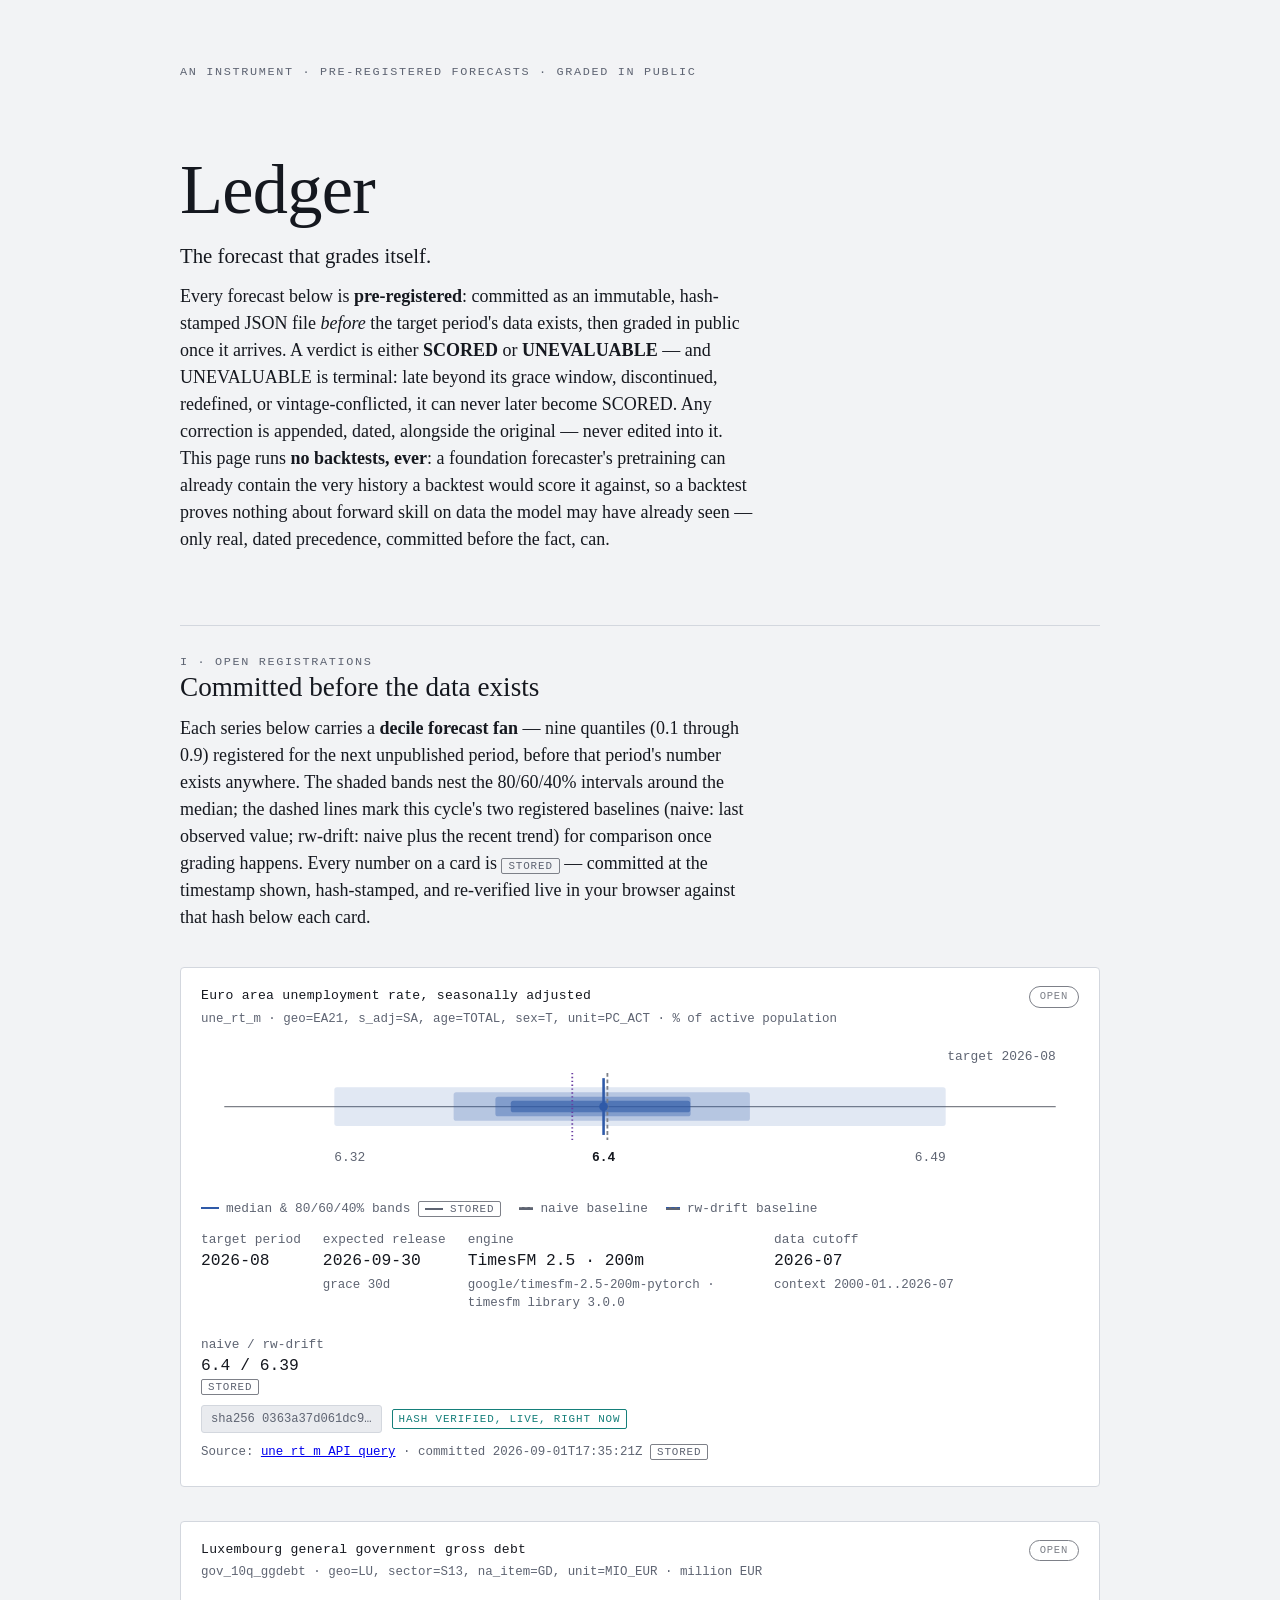
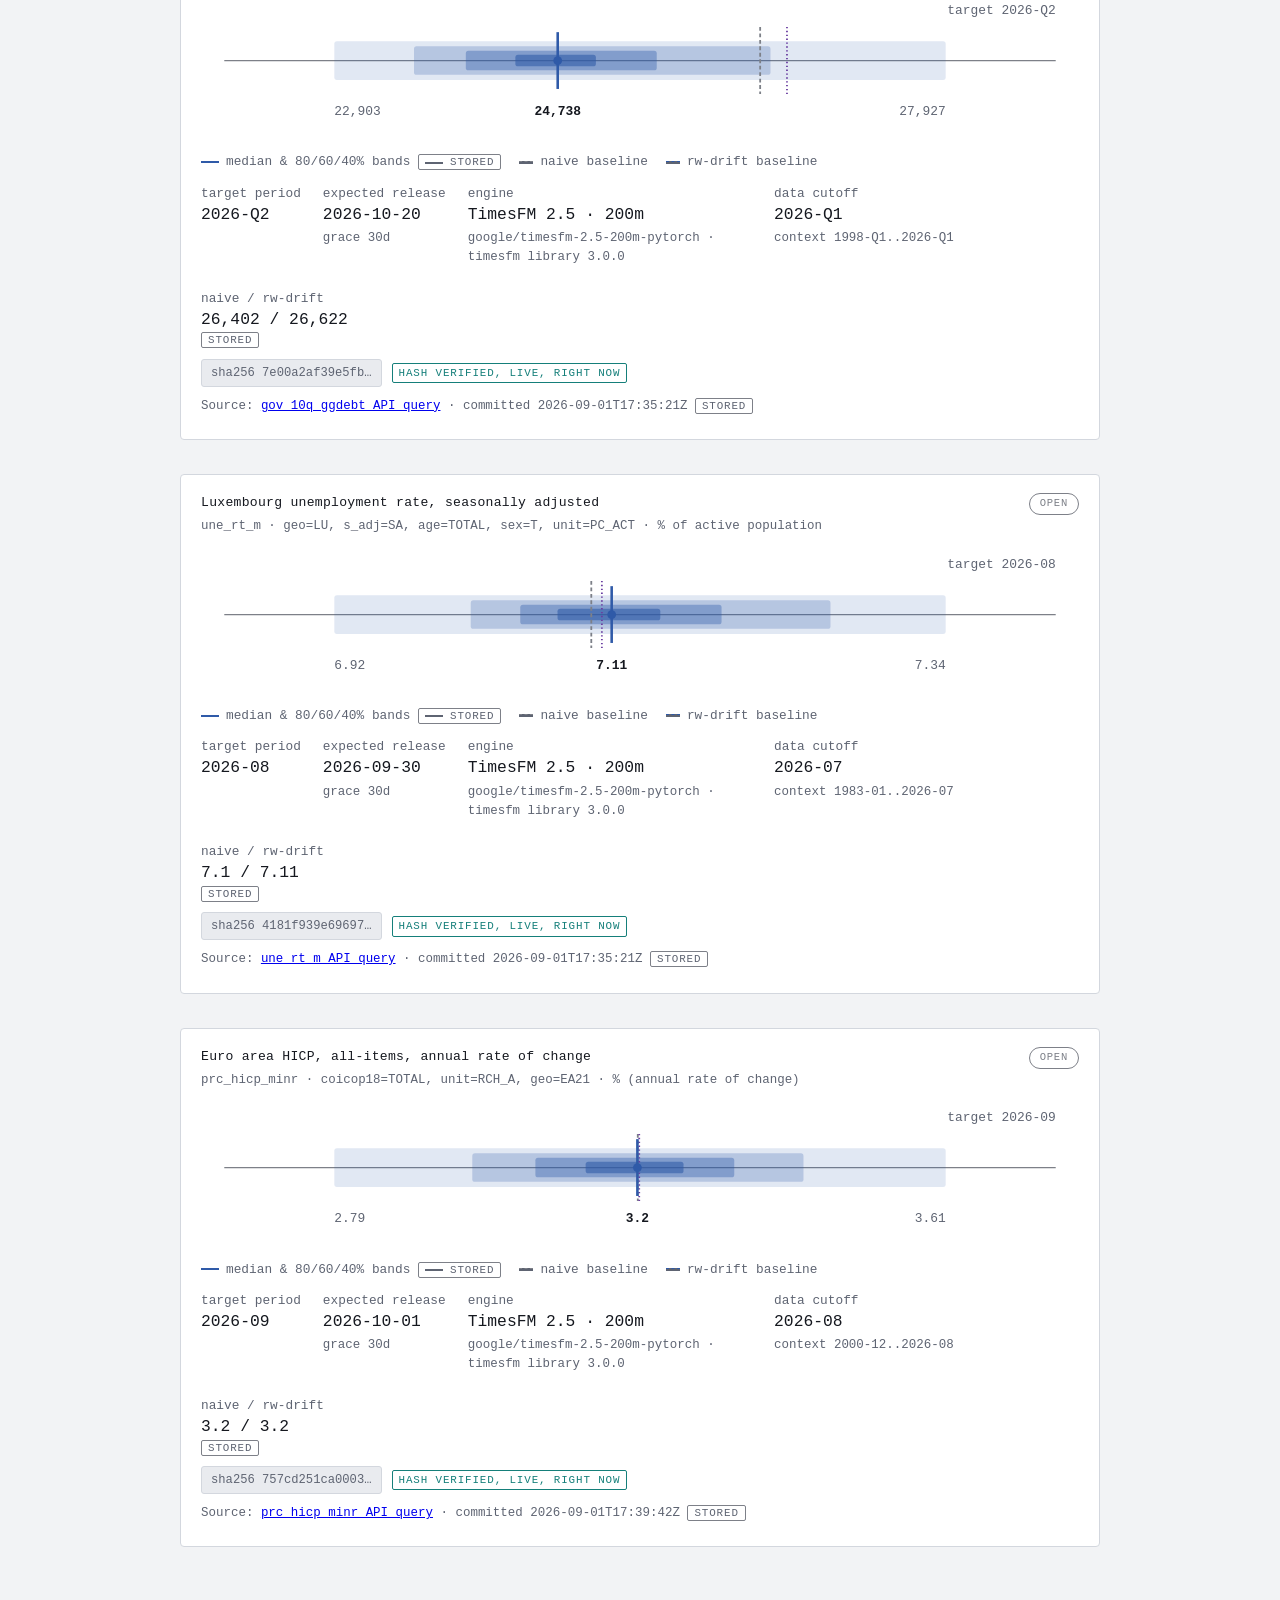
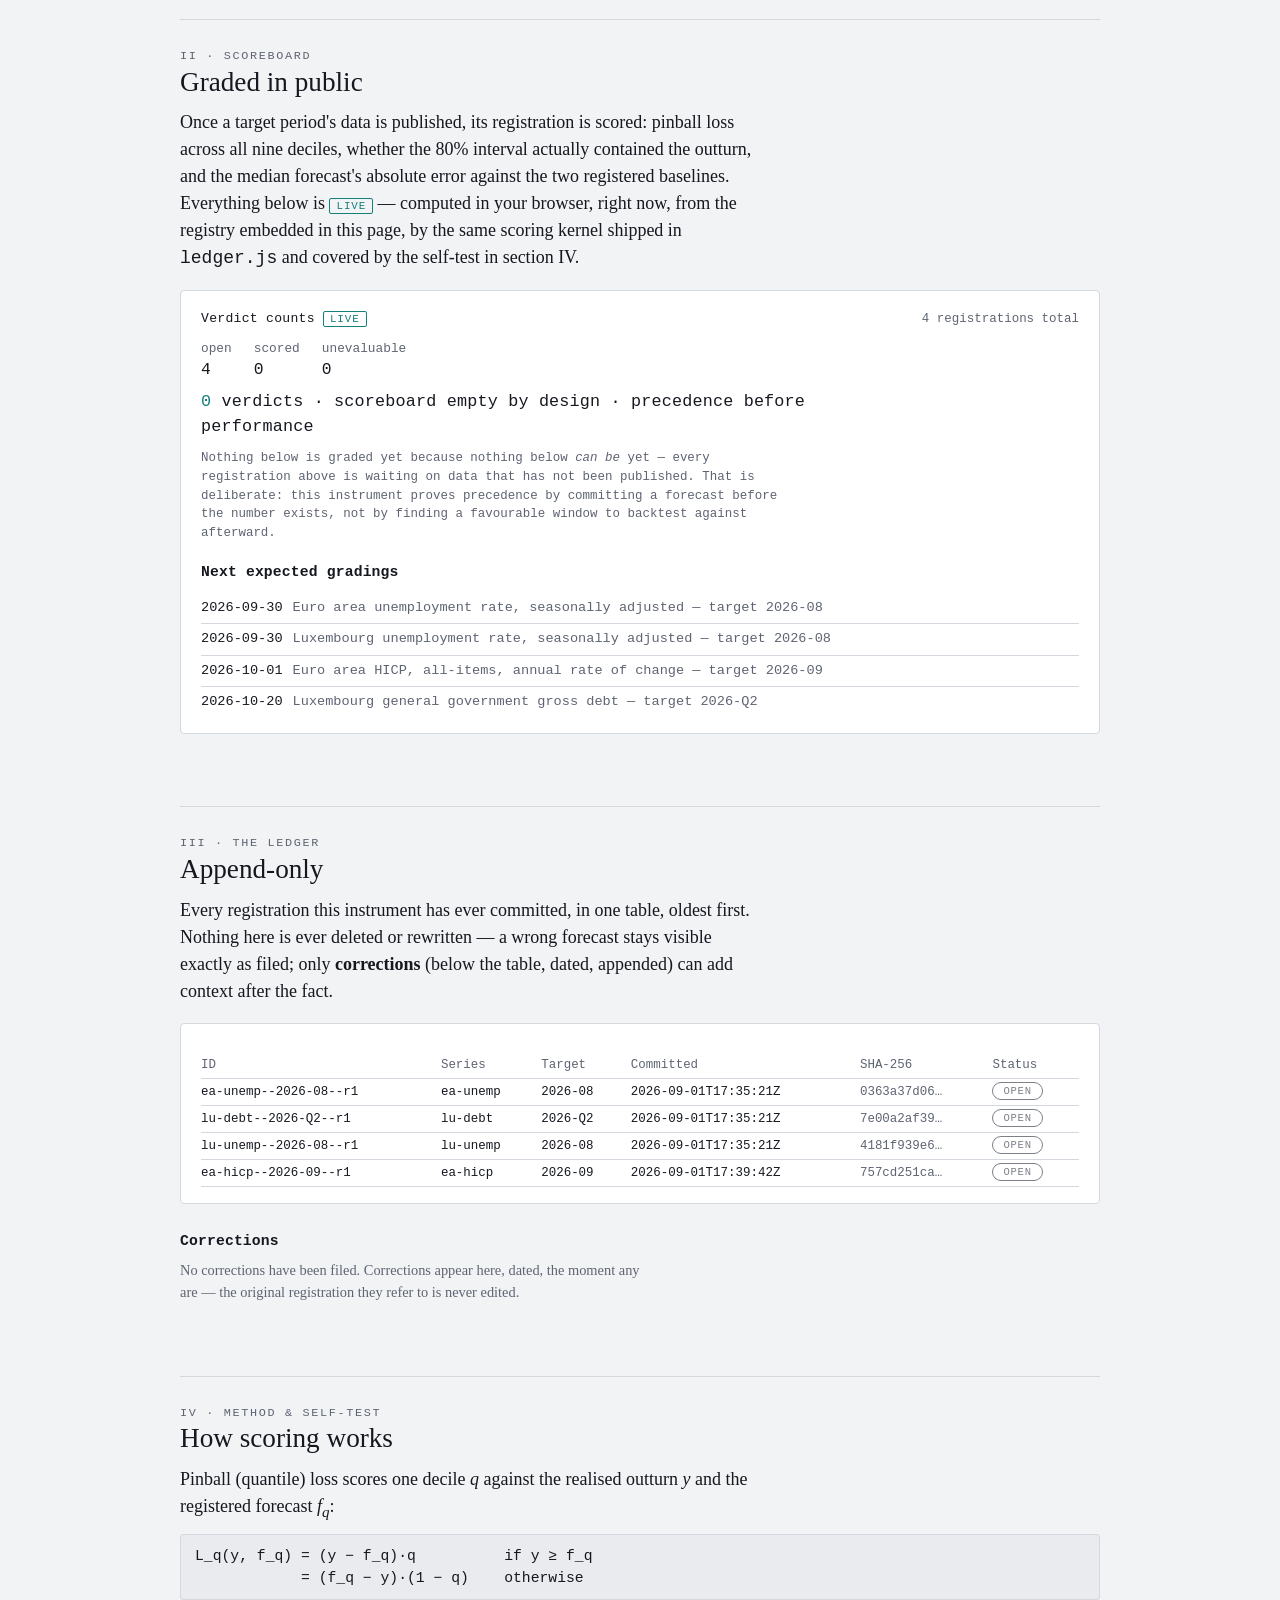
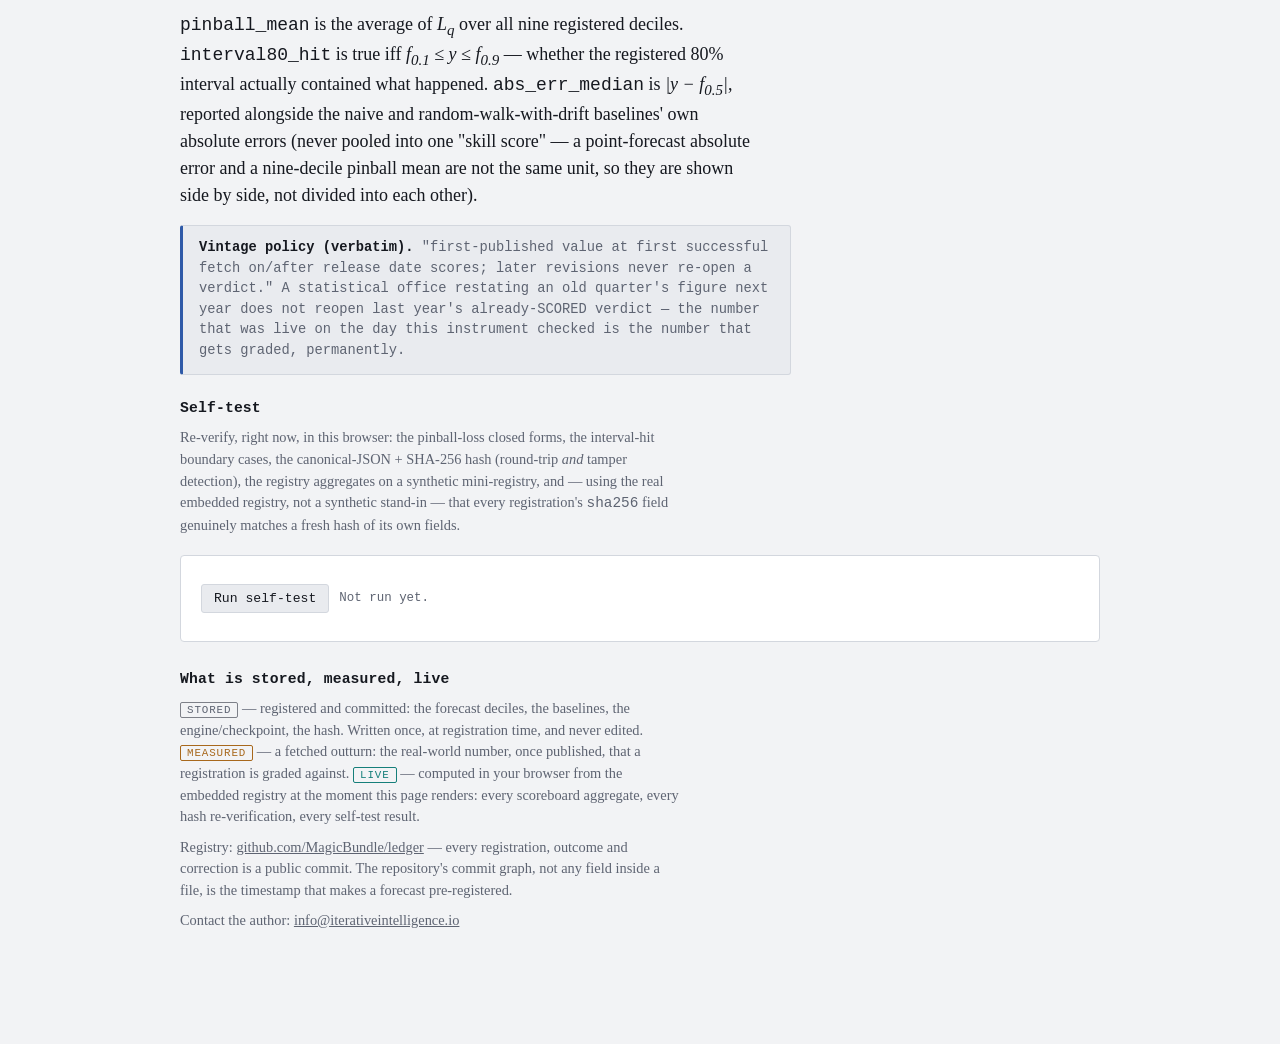
==== index.html @ eb208b8e "Ledger: the forecast that grades itself — initial public commit Eighth Iterative Intelligence instru" ====
<meta charset="utf-8">
<title>Ledger</title>
<meta name="viewport" content="width=device-width, initial-scale=1">
<link rel="icon" href="data:,">
<style>
/* ===== chassis.css (shared) ===== */
/* =====================================================================
 * suite/chassis/chassis.css
 * The shared page chassis for the STEM instruments suite.
 *
 * Extracted verbatim-in-spirit from the three shipped pages
 *   repulsion/page/body.html  (zeta zeros / GUE)
 *   arctic/page/body.html     (Aztec diamond)
 *   fever/page/body.html      (Ising model)
 * after three review rounds.  What lives here is what all three copied
 * byte-for-byte; per-page series/accent colours are documented below as
 * SLOTS a page overrides, not baked in.
 *
 * Concatenation recipe (see README.md): a page's <style> is
 *   chassis.css   +   the page's own :root{ ...series slots... }   +
 *   any page-specific component CSS (panels, lensbox, filmstrip, ...).
 * The page block comes AFTER chassis.css so its slot overrides win.
 * ===================================================================== */

/* ---------------------------------------------------------------------
 * 1 · STRUCTURAL PALETTE  — identical across all three pages.
 *     Light is defined on bare :root.  Dark is redefined twice: once
 *     under prefers-color-scheme guarded by :not([data-theme="light"])
 *     so an explicit light choice wins over the OS, and once under
 *     [data-theme="dark"] so an explicit dark toggle wins either way.
 *     Never give any token its ONLY definition inside a media block.
 * ------------------------------------------------------------------- */
:root{
  --bg:#F2F3F5; --bg2:#E9EBEF; --card:#FFFFFF;
  --ink:#15181F; --ink2:#5E6472;
  /* --ink3 is the WCAG-AA correction shipped in Fever.  Repulsion and
   * Arctic first used #9AA1AE, which fell below the 3:1 non-text / 4.5:1
   * text floor on --card; Fever darkened it to #7D8088 (light) and kept
   * a matching dark-mode value.  This is the value the suite standardises on. */
  --ink3:#7D8088;
  --line:#D3D7DE;
  --acc:#2F5AA8; --acc-soft:#DDE6F5;

  /* shared reference-mark + control tokens (Fever + Arctic use all four;
   * Repulsion needs none of them, but they are structural, not series) */
  --curve:#15181F;                 /* the exact/theory curve, ink-strong */
  --ctl:#8A8A93;                   /* a muted control / secondary line   */
  --ctl-soft:#E4E2E6;              /* fill behind a control / shaded band */

  /* the LIVE / EXACT / STORED / NUMERICAL vocabulary is suite-wide, so its
   * chip colours are chassis tokens, NOT page series slots.  (Fever wired
   * these to its --meas / --acc / --eye; naming them here frees the chips
   * from any one page's palette.) */
  --live:#157F7A;                  /* measured in-browser, right now */
  --exact:#2F5AA8;                 /* closed form of the infinite system */
  --numerical:#6A3EA1;             /* literature value, no closed form */
  /* STORED reuses --ink3 (a neutral, "from the recorded run") */

  --serif:"Spectral",Georgia,"Times New Roman",serif;
  --sans:"IBM Plex Mono",ui-monospace,Menlo,monospace;
  --mono:"IBM Plex Mono",ui-monospace,Menlo,monospace;
}
@media (prefers-color-scheme: dark){:root:not([data-theme="light"]){
  --bg:#000000; --bg2:#0B0D10; --card:#0E1013;
  --ink:#C9D4DD; --ink2:#8A96A5; --ink3:#6E7A88; --line:#232A34;
  --acc:#86AEEC; --acc-soft:#182233;
  --curve:#FFFFFF; --ctl:#7C7691; --ctl-soft:#262430;
  --live:#58C6C0; --exact:#86AEEC; --numerical:#C4A0EE;
}}
:root[data-theme="dark"]{
  --bg:#000000; --bg2:#0B0D10; --card:#0E1013;
  --ink:#C9D4DD; --ink2:#8A96A5; --ink3:#6E7A88; --line:#232A34;
  --acc:#86AEEC; --acc-soft:#182233;
  --curve:#FFFFFF; --ctl:#7C7691; --ctl-soft:#262430;
  --live:#58C6C0; --exact:#86AEEC; --numerical:#C4A0EE;
}

/* ---------------------------------------------------------------------
 * 2 · PAGE SERIES SLOTS  — placeholders only; OVERRIDE PER PAGE.
 *     Each page defines its own data-series accents after chassis.css,
 *     in BOTH light and the two dark blocks, and lists them in its
 *     readColors() VARS.  The neutral fallbacks below keep an
 *     un-themed page legible rather than transparent.
 *
 *     What each page actually defines (for reference):
 *       Repulsion : --zeta --gue --poi
 *       Arctic    : --ns --ns2 --ew --ew2 --play
 *       Fever     : --up --down --fever --meas --play --eye
 *
 *     --play (the "you"/human colour in a game) recurs in Arctic + Fever,
 *     so it is given a real default here; the rest are page-specific.
 * ------------------------------------------------------------------- */
:root{
  --play:#7A3FA8;                  /* the human player's colour (>=2 pages) */
  --s1:#2F5AA8; --s2:#157F7A; --s3:#A34D62; --s4:#A8681C;  /* generic slots */
}
@media (prefers-color-scheme: dark){:root:not([data-theme="light"]){
  --play:#C78BE8;
  --s1:#86AEEC; --s2:#58C6C0; --s3:#D07C8F; --s4:#E5B267;
}}
:root[data-theme="dark"]{
  --play:#C78BE8;
  --s1:#86AEEC; --s2:#58C6C0; --s3:#D07C8F; --s4:#E5B267;
}

/* ---------------------------------------------------------------------
 * 3 · DOCUMENT SKELETON
 * ------------------------------------------------------------------- */
*{box-sizing:border-box}
body{margin:0;background:var(--bg);color:var(--ink);font-family:var(--serif);font-size:18px;line-height:1.5;padding:0 20px 96px}
.wrap{max-width:920px;margin:0 auto}

h1{font-family:var(--serif);font-weight:300;font-size:4.4rem;letter-spacing:-.01em;line-height:1;margin:72px 0 18px;text-wrap:balance}
h2{font-family:var(--serif);font-weight:400;font-size:1.7rem;line-height:1.2;margin:0 0 6px;text-wrap:balance}
h3{font-family:var(--sans);font-weight:600;font-size:.92rem;letter-spacing:.01em;margin:26px 0 0}
p{max-width:64ch;margin:.6em 0}
.lede{font-size:1.3rem;font-weight:300;max-width:56ch;color:var(--ink);line-height:1.35}
.lede i{font-style:italic}
.eyebrow{font-family:var(--sans);font-size:.74rem;letter-spacing:.14em;text-transform:uppercase;color:var(--ink2);font-weight:500}
.num{font-family:var(--mono);font-variant-numeric:tabular-nums}

section{margin-top:72px;padding-top:28px;border-top:1px solid var(--line)}
.inst{background:var(--card);border:1px solid var(--line);border-radius:4px;padding:18px 20px 16px;margin-top:18px}
canvas{display:block;width:100%}

/* ---------------------------------------------------------------------
 * 4 · ROW / LABEL / CAPTION
 * ------------------------------------------------------------------- */
.row{display:flex;align-items:baseline;justify-content:space-between;gap:14px;flex-wrap:wrap}
.lab{font-family:var(--sans);font-size:.82rem;font-weight:500;letter-spacing:.02em}
/* colour a label by adding a page class, e.g. .lab.f{color:var(--fever)} */
.sub{font-family:var(--sans);font-size:.78rem;color:var(--ink2)}
.sub b{font-family:var(--mono);color:var(--ink);font-weight:500}
.cap{font-family:var(--sans);font-size:.78rem;color:var(--ink2);margin-top:10px;max-width:78ch}
.cap b{font-family:var(--mono);color:var(--ink);font-weight:500}

/* ---------------------------------------------------------------------
 * 5 · LEGEND  (line / dashed-theory / dot / ring / swatch variants)
 * ------------------------------------------------------------------- */
.legend{display:flex;gap:18px;flex-wrap:wrap;font-family:var(--sans);font-size:.8rem;color:var(--ink2);margin-top:10px}
.legend span::before{content:"";display:inline-block;width:18px;height:2px;vertical-align:middle;margin-right:7px;background:currentColor}
.legend .th::before{height:0;border-top:2px dashed currentColor}
.legend .dot::before{width:9px;height:9px;border-radius:50%}
.legend .ring::before{width:9px;height:9px;border-radius:50%;background:transparent;border:2px solid currentColor;box-sizing:content-box}
.legend.sw span::before{width:22px;height:12px;border-radius:2px;vertical-align:-2px;border:1px solid var(--ink3)}
/* semantic colour helpers a page may reuse; series colours (.z .g .ns …)
 * are added by the page's own CSS block */
.legend .k{color:var(--curve)}.legend .c{color:var(--ctl)}
.legend .a{color:var(--acc)}.legend .pl{color:var(--play)}

/* ---------------------------------------------------------------------
 * 6 · CONTROLS  (buttons, selects, range, focus ring)
 * ------------------------------------------------------------------- */
button,select{font-family:var(--sans);font-size:.82rem;font-weight:500;color:var(--ink);background:var(--bg2);border:1px solid var(--line);border-radius:3px;padding:6px 12px;cursor:pointer}
button:hover{border-color:var(--ink3)}
button:focus-visible,select:focus-visible,input:focus-visible,canvas:focus-visible{outline:2px solid var(--acc);outline-offset:2px}
button.primary{background:var(--acc);color:var(--bg);border-color:var(--acc)}
button.on{background:var(--acc-soft);border-color:var(--acc);color:var(--acc)}
button[disabled]{opacity:.5;cursor:default}
.ctrl{display:flex;gap:10px;align-items:center;flex-wrap:wrap;margin-top:10px}
input[type=range]{width:100%;accent-color:var(--acc)}

/* ---------------------------------------------------------------------
 * 7 · DIAL  (a slider paired with a big monospace read-out + tick marks)
 * ------------------------------------------------------------------- */
.dial{display:grid;grid-template-columns:1fr auto;gap:18px;align-items:end;margin-top:8px}
.dial .big{font-family:var(--mono);font-size:2.4rem;line-height:1;font-weight:400;white-space:nowrap}
.marks{display:flex;flex-wrap:wrap;justify-content:space-between;gap:4px 14px;font-family:var(--sans);font-size:.74rem;color:var(--ink2);margin-top:4px}
.marks b{font-weight:500;color:var(--ink)}

/* ---------------------------------------------------------------------
 * 8 · TAG CHIPS  — the suite's LIVE / EXACT / STORED / NUMERICAL vocabulary
 * ------------------------------------------------------------------- */
.tag{font-family:var(--sans);font-size:.68rem;letter-spacing:.08em;text-transform:uppercase;border:1px solid var(--line);border-radius:2px;padding:1px 6px;color:var(--ink2);white-space:nowrap;max-width:100%}
.tag.live{border-color:var(--live);color:var(--live)}
.tag.exact{border-color:var(--exact);color:var(--exact)}
.tag.stored{border-color:var(--ink3)}
.tag.numerical{border-color:var(--numerical);color:var(--numerical)}
@media (max-width:820px){.tag{white-space:normal}}

/* ---------------------------------------------------------------------
 * 9 · GAME  (verdict line, score row)
 * ------------------------------------------------------------------- */
.game .verdict,.verdict{margin-top:12px;min-height:2.6em;font-size:1.02rem}
.game .verdict{min-height:3.2em}
.score{display:flex;gap:26px;flex-wrap:wrap;margin-top:14px;font-family:var(--sans);font-size:.85rem;color:var(--ink2)}
.score b{font-family:var(--mono);color:var(--ink);font-weight:500;font-size:1.05rem}
.score .pl b{color:var(--play)}
/* the Repulsion/Fever multiple-choice card, reused where a game offers picks */
.game .choice{display:block;width:100%;background:transparent;border:1px solid var(--line);border-radius:4px;padding:10px 12px 6px;margin-top:10px;text-align:left;cursor:pointer}
.game .choice:hover{border-color:var(--ink3)}
.game .choice .lab{color:var(--ink2)}
.game .choice.correct{border-color:var(--live)}
.game .choice.wrong{border-color:var(--numerical)}
.game .choice[disabled]{cursor:default}

/* ---------------------------------------------------------------------
 * 10 · FOOT / PROVENANCE + the visually-hidden helper
 * ------------------------------------------------------------------- */
.foot{font-size:.9rem;color:var(--ink2);max-width:70ch}
.foot a{color:inherit}
.foot b{font-family:var(--mono);color:var(--ink);font-weight:500}
.vh{position:absolute;width:1px;height:1px;overflow:hidden;clip:rect(0 0 0 0);clip-path:inset(50%);white-space:nowrap}

/* Bare button: strips native chrome so an inline-looking control can still
 * be a real <button> (keyboard + AT reachable).  from: sunflower review —
 * the .marks landmark shortcuts had to become buttons and each page was
 * re-declaring this reset.  Add your own look on top; keyboard focus still
 * gets the shared :focus-visible ring below. */
.btn-bare{background:none;border:0;margin:0;padding:0;font:inherit;color:inherit;cursor:pointer;text-align:inherit}
.btn-bare:focus-visible{outline:2px solid var(--acc);outline-offset:2px;border-radius:3px}

/* ---------------------------------------------------------------------
 * 11 · RESPONSIVE + reduced motion
 * ------------------------------------------------------------------- */
@media (max-width:640px){
  h1{font-size:3rem}
  body{font-size:17px}
  .inst{padding:14px}
  .dial{grid-template-columns:1fr}
  .dial .big{font-size:2rem}
}
@media (prefers-reduced-motion: reduce){.nomotion{display:none}}


/* ===== page-specific (slots override chassis) ===== */
/* ===================================================================== *
 * Ledger — page-specific CSS. Concatenated AFTER chassis.css by build.js,
 * so these :root slot overrides win. Structural palette, skeleton,
 * controls, tags, legend, table all come from chassis.css; only the
 * THIRD tag kind ("measured" — the house doctrine's fetched-outturn
 * label, alongside chassis's existing "stored"/"live"), the verdict
 * chips (OPEN/SCORED/UNEVALUABLE), and the decile-fan SVG live here.
 *
 * The fan charts are inline SVG coloured entirely with var(--token)
 * fills/strokes, so a theme flip repaints them for free via CSS — unlike
 * phantom's canvas panels, nothing here needs a JS redraw-on-theme hook.
 * ===================================================================== */
:root{
  --measured:#A8681C;      /* light: a fetched, real-world outturn (warm amber) */
  --verdict-scored:#157F7A;    /* reuses chassis --live hue: a concluded, graded verdict */
  --verdict-unevaluable:#A34D62; /* reuses chassis --s3 hue: terminal, not a failure */
}
@media (prefers-color-scheme: dark){:root:not([data-theme="light"]){
  --measured:#E5B267;
  --verdict-scored:#58C6C0;
  --verdict-unevaluable:#D07C8F;
}}
:root[data-theme="dark"]{
  --measured:#E5B267;
  --verdict-scored:#58C6C0;
  --verdict-unevaluable:#D07C8F;
}

.tag.measured{border-color:var(--measured);color:var(--measured)}
.tag.mismatch{border-color:var(--verdict-unevaluable);color:var(--verdict-unevaluable);font-weight:600}

/* .stats is NOT a chassis.css component (every sibling page defines it
 * itself); copied here in the same shape phantom/arctic/fever use. */
.stats{display:flex;gap:22px;flex-wrap:wrap;margin-top:12px;font-family:var(--sans);font-size:.8rem;color:var(--ink2)}
.stats span{max-width:38ch}
.stats b{font-family:var(--mono);color:var(--ink);font-weight:500;font-size:1.02rem;display:block}
.stats .sub{display:block;margin-top:2px}
.stats .sub b{display:inline;font-size:inherit}

/* ---- verdict chips (OPEN / SCORED / UNEVALUABLE) ---- */
.vchip{font-family:var(--sans);font-size:.66rem;letter-spacing:.07em;text-transform:uppercase;
  border:1px solid;border-radius:12px;padding:2px 10px;white-space:nowrap;font-weight:500}
.vchip.open{border-color:var(--ink3);color:var(--ink3)}
.vchip.scored{border-color:var(--verdict-scored);color:var(--verdict-scored)}
.vchip.unevaluable{border-color:var(--verdict-unevaluable);color:var(--verdict-unevaluable)}

/* ---- registration cards + decile fan ---- */
.stack{display:flex;flex-direction:column;gap:16px;margin-top:18px}
.regcard .row{align-items:flex-start}
.regcard .subline{font-family:var(--sans);font-size:.78rem;color:var(--ink2);margin-top:2px}
.fanwrap{margin:14px 0 4px}
.fanwrap svg{display:block;width:100%;height:auto;overflow:visible}
.fan-band{fill:var(--acc)}
.fan-band-0{opacity:.14}
.fan-band-1{opacity:.24}
.fan-band-2{opacity:.38}
.fan-band-3{opacity:.58}
.fan-axis{stroke:var(--ink3);stroke-width:1}
.fan-tick{stroke:var(--ink3);stroke-width:1}
.fan-median-line{stroke:var(--acc);stroke-width:2}
.fan-median-dot{fill:var(--acc)}
.fan-naive-line{stroke:var(--ink3);stroke-width:1.4;stroke-dasharray:3 2}
.fan-rw-line{stroke:var(--numerical, var(--s1));stroke-width:1.4;stroke-dasharray:1 2}
.fan-label{font:500 10px var(--mono);fill:var(--ink2)}
.fan-label.strong{fill:var(--ink);font-weight:600}
.fan-target{font:500 10px var(--mono);fill:var(--ink2)}
.fanlegend{margin-top:2px}
.fanlegend .sw-median::before{background:var(--acc)}
.fanlegend .sw-naive::before{content:"";display:inline-block;width:14px;border-top:1.4px dashed var(--ink3);margin-right:7px;vertical-align:middle}
.fanlegend .sw-rw::before{content:"";display:inline-block;width:14px;border-top:1.4px dashed var(--s1, var(--numerical));margin-right:7px;vertical-align:middle}

.hashbtn{font-family:var(--mono);font-size:.76rem;color:var(--ink2);background:var(--bg2);
  border:1px solid var(--line);border-radius:3px;padding:4px 9px;cursor:pointer}
.hashbtn:hover{border-color:var(--ink3);color:var(--ink)}
@media (pointer:coarse){.hashbtn{padding:9px 12px}}

/* ---- scoreboard: the deliberate empty state ---- */
.empty-scoreboard{font-family:var(--sans);font-size:1.05rem;font-weight:500;color:var(--ink);
  letter-spacing:.01em;margin:6px 0 2px}
.empty-scoreboard .n{color:var(--verdict-scored);font-family:var(--mono)}
.gradelist{list-style:none;margin:10px 0 0;padding:0;font-family:var(--sans);font-size:.85rem;color:var(--ink2)}
.gradelist li{padding:5px 0;border-bottom:1px solid var(--line);display:flex;gap:10px;flex-wrap:wrap;align-items:baseline}
.gradelist li:last-child{border-bottom:0}
.gradelist b{font-family:var(--mono);color:var(--ink);font-weight:500}

.covbar{position:relative;height:10px;background:var(--bg2);border-radius:5px;overflow:visible;margin:10px 0 4px;max-width:420px}
.covbar .fill{position:absolute;left:0;top:0;bottom:0;background:var(--verdict-scored);border-radius:5px}
.covbar .nominal{position:absolute;top:-4px;bottom:-4px;width:2px;background:var(--ink)}

table.led{border-collapse:collapse;font-family:var(--sans);font-size:.78rem;margin-top:10px;width:100%}
table.led th,table.led td{text-align:left;padding:6px 10px 6px 0;border-bottom:1px solid var(--line);vertical-align:top}
table.led th{color:var(--ink2);font-weight:500}
table.led td.n{font-family:var(--mono);white-space:nowrap}
table.led td.hash{font-family:var(--mono);color:var(--ink2)}
@media (max-width:700px){
  table.led,table.led tbody,table.led tr,table.led td,table.led th{display:block;width:100%}
  /* Hide the header via its OWN element, not ":first-child" -- that
   * selector matches per-parent, so on a table with a <thead>, the
   * tbody's genuinely first DATA row is ALSO a first-child (of tbody)
   * and would be silently hidden right along with the header row. Caught
   * live: on a narrow viewport this ate the append-only ledger's oldest
   * registration entirely. */
  table.led thead{display:none}
  table.led tr{border-bottom:1px solid var(--line);padding:8px 0}
  table.led td{border:0;padding:2px 0}
  table.led td::before{content:attr(data-col) ": ";color:var(--ink2)}
}

.notebox{background:var(--bg2);border:1px solid var(--line);border-left:3px solid var(--acc);
  border-radius:3px;padding:12px 16px;margin:16px 0;font-family:var(--sans);font-size:.86rem;
  color:var(--ink2);max-width:74ch}
.notebox b{color:var(--ink);font-weight:600}
.formula{font-family:var(--mono);font-size:.92rem;background:var(--bg2);border:1px solid var(--line);
  border-radius:3px;padding:10px 14px;margin:10px 0;overflow-x:auto;white-space:pre}

@media (max-width:640px){
  .fanwrap svg{overflow:hidden}
}
</style>

<div class="wrap">
<div class="eyebrow" style="margin-top:64px">An instrument · pre-registered forecasts · graded in public</div>
<h1>Ledger</h1>
<p class="lede">The forecast that grades itself.</p>
<p>Every forecast below is <b>pre-registered</b>: committed as an immutable, hash-stamped JSON file <i>before</i> the target period's data exists, then graded in public once it arrives. A verdict is either <b>SCORED</b> or <b>UNEVALUABLE</b> — and UNEVALUABLE is terminal: late beyond its grace window, discontinued, redefined, or vintage-conflicted, it can never later become SCORED. Any correction is appended, dated, alongside the original — never edited into it. This page runs <b>no backtests, ever</b>: a foundation forecaster's pretraining can already contain the very history a backtest would score it against, so a backtest proves nothing about forward skill on data the model may have already seen — only real, dated precedence, committed before the fact, can.</p>
<noscript><p class="foot">This page needs JavaScript to render the registry, compute the scoreboard, and run its self-test — nothing here is server-rendered.</p></noscript>

<!-- ============================================================ I -->
<section>
<div class="eyebrow">I · Open registrations</div>
<h2>Committed before the data exists</h2>
<p>Each series below carries a <b>decile forecast fan</b> — nine quantiles (0.1 through 0.9) registered for the next unpublished period, before that period's number exists anywhere. The shaded bands nest the 80/60/40% intervals around the <span class="fan-median-swatch">median</span>; the dashed lines mark this cycle's two registered baselines (naive: last observed value; rw-drift: naive plus the recent trend) for comparison once grading happens. Every number on a card is <span class="tag stored">stored</span> — committed at the timestamp shown, hash-stamped, and re-verified live in your browser against that hash below each card.</p>
<div class="stack" id="regCards"><p class="foot">Loading registry…</p></div>
</section>

<!-- ============================================================ II -->
<section>
<div class="eyebrow">II · Scoreboard</div>
<h2>Graded in public</h2>
<p>Once a target period's data is published, its registration is scored: pinball loss across all nine deciles, whether the 80% interval actually contained the outturn, and the median forecast's absolute error against the two registered baselines. Everything below is <span class="tag live">live</span> — computed in your browser, right now, from the registry embedded in this page, by the same scoring kernel shipped in <code>ledger.js</code> and covered by the self-test in section IV.</p>
<div class="inst" id="scoreboard"><p class="foot">Computing…</p></div>
</section>

<!-- ============================================================ III -->
<section>
<div class="eyebrow">III · The ledger</div>
<h2>Append-only</h2>
<p>Every registration this instrument has ever committed, in one table, oldest first. Nothing here is ever deleted or rewritten — a wrong forecast stays visible exactly as filed; only <b>corrections</b> (below the table, dated, appended) can add context after the fact.</p>
<div class="inst">
<div class="tablewrap" style="overflow-x:auto">
<table class="led" id="ledgerTable">
  <thead><tr><th>ID</th><th>Series</th><th>Target</th><th>Committed</th><th>SHA-256</th><th>Status</th></tr></thead>
  <tbody id="ledgerRows"></tbody>
</table>
</div>
</div>
<h3>Corrections</h3>
<div id="correctionsList" class="foot">Loading…</div>
</section>

<!-- ============================================================ IV -->
<section>
<div class="eyebrow">IV · Method &amp; self-test</div>
<h2>How scoring works</h2>
<p>Pinball (quantile) loss scores one decile <i>q</i> against the realised outturn <i>y</i> and the registered forecast <i>f<sub>q</sub></i>:</p>
<div class="formula">L_q(y, f_q) = (y − f_q)·q          if y ≥ f_q
            = (f_q − y)·(1 − q)    otherwise</div>
<p><code>pinball_mean</code> is the average of <i>L<sub>q</sub></i> over all nine registered deciles. <code>interval80_hit</code> is true iff <i>f<sub>0.1</sub> ≤ y ≤ f<sub>0.9</sub></i> — whether the registered 80% interval actually contained what happened. <code>abs_err_median</code> is <i>|y − f<sub>0.5</sub>|</i>, reported alongside the naive and random-walk-with-drift baselines' own absolute errors (never pooled into one "skill score" — a point-forecast absolute error and a nine-decile pinball mean are not the same unit, so they are shown side by side, not divided into each other).</p>
<p class="notebox"><b>Vintage policy (verbatim).</b> "first-published value at first successful fetch on/after release date scores; later revisions never re-open a verdict." A statistical office restating an old quarter's figure next year does not reopen last year's already-SCORED verdict — the number that was live on the day this instrument checked is the number that gets graded, permanently.</p>
<h3 style="margin-top:22px">Self-test</h3>
<p class="foot">Re-verify, right now, in this browser: the pinball-loss closed forms, the interval-hit boundary cases, the canonical-JSON + SHA-256 hash (round-trip <i>and</i> tamper detection), the registry aggregates on a synthetic mini-registry, and — using the real embedded registry, not a synthetic stand-in — that every registration's <code>sha256</code> field genuinely matches a fresh hash of its own fields.</p>
<div class="inst">
  <div class="ctrl"><button type="button" id="selfTestBtn">Run self-test</button><span class="sub" id="selfTestSummary">Not run yet.</span></div>
  <div class="foot" id="selfTestOut" role="status" aria-live="polite" style="margin-top:12px;white-space:pre-wrap;font-family:var(--mono);font-size:.78rem"></div>
</div>
<h3>What is stored, measured, live</h3>
<p class="foot"><span class="tag stored">stored</span> — registered and committed: the forecast deciles, the baselines, the engine/checkpoint, the hash. Written once, at registration time, and never edited. <span class="tag measured">measured</span> — a fetched outturn: the real-world number, once published, that a registration is graded against. <span class="tag live">live</span> — computed in your browser from the embedded registry at the moment this page renders: every scoreboard aggregate, every hash re-verification, every self-test result.</p>
<p class="foot">Registry: <a href="https://github.com/MagicBundle/ledger" rel="noopener">github.com/MagicBundle/ledger</a> — every registration, outcome and correction is a public commit. The repository's commit graph, not any field inside a file, is the timestamp that makes a forecast pre-registered.</p>
<p class="foot">Contact the author: <a href="mailto:info@iterativeintelligence.io">info@iterativeintelligence.io</a></p>
</section>
</div>

<script id="registryData" type="application/json">
{
  "generated_utc": "2026-09-01T17:57:12Z",
  "registrations": [
    {
      "fcreg": "0.1",
      "id": "ea-hicp--2026-09--r1",
      "series": {
        "slug": "ea-hicp",
        "title": "Euro area HICP, all-items, annual rate of change",
        "dataset": "prc_hicp_minr",
        "dims": {
          "coicop18": "TOTAL",
          "unit": "RCH_A",
          "geo": "EA21"
        },
        "unit": "% (annual rate of change)",
        "source_url": "https://ec.europa.eu/eurostat/api/dissemination/statistics/1.0/data/prc_hicp_minr?coicop18=TOTAL&format=JSON&geo=EA21&lang=EN&unit=RCH_A"
      },
      "target": {
        "period": "2026-09",
        "release": {
          "expected": "2026-10-01",
          "calendar_source": "assumption: Eurostat's prc_hicp_minr HICP table posts a reference month's all-items annual rate on/around the first calendar day of the following month — empirically verified on 2026-09-01, when the 2026-08 value was already present in a fresh fetch. grace_days=30 absorbs calendar drift (weekends, holidays, revisions to the release calendar).",
          "grace_days": 30
        }
      },
      "vintage_policy": "first-published value at first successful fetch on/after release date scores; later revisions never re-open a verdict",
      "engine": {
        "name": "timesfm",
        "version": "3.0.0",
        "checkpoint": "google/timesfm-2.5-200m-pytorch",
        "context_span": "2000-12..2026-08",
        "data_cutoff": "2026-08"
      },
      "forecast": {
        "deciles": {
          "0.1": 2.7919580936431885,
          "0.2": 2.9774913787841797,
          "0.3": 3.0623509883880615,
          "0.4": 3.129940986633301,
          "0.5": 3.1994895935058594,
          "0.6": 3.261514902114868,
          "0.7": 3.3296971321105957,
          "0.8": 3.422785997390747,
          "0.9": 3.6140167713165283
        }
      },
      "baselines": {
        "naive": {
          "point": 3.2
        },
        "rw_drift": {
          "point": 3.2019480519480523
        }
      },
      "created_utc": "2026-09-01T17:39:42Z",
      "sha256": "757cd251ca0003bf2c2c170c561b655767694263b0df8bb21fadc5ceaedc09cb"
    },
    {
      "fcreg": "0.1",
      "id": "ea-unemp--2026-08--r1",
      "series": {
        "slug": "ea-unemp",
        "title": "Euro area unemployment rate, seasonally adjusted",
        "dataset": "une_rt_m",
        "dims": {
          "geo": "EA21",
          "s_adj": "SA",
          "age": "TOTAL",
          "sex": "T",
          "unit": "PC_ACT"
        },
        "unit": "% of active population",
        "source_url": "https://ec.europa.eu/eurostat/api/dissemination/statistics/1.0/data/une_rt_m?age=TOTAL&format=JSON&geo=EA21&lang=EN&s_adj=SA&sex=T&unit=PC_ACT"
      },
      "target": {
        "period": "2026-08",
        "release": {
          "expected": "2026-09-30",
          "calendar_source": "assumption: Eurostat publishes the euro-area/member-state unemployment rate approximately 30 calendar days after the reference month ends (Eurostat's own background-note convention for the une_rt_m release). grace_days=30 absorbs calendar drift.",
          "grace_days": 30
        }
      },
      "vintage_policy": "first-published value at first successful fetch on/after release date scores; later revisions never re-open a verdict",
      "engine": {
        "name": "timesfm",
        "version": "3.0.0",
        "checkpoint": "google/timesfm-2.5-200m-pytorch",
        "context_span": "2000-01..2026-07",
        "data_cutoff": "2026-07"
      },
      "forecast": {
        "deciles": {
          "0.1": 6.324240207672119,
          "0.2": 6.3573408126831055,
          "0.3": 6.368929386138916,
          "0.4": 6.373193740844727,
          "0.5": 6.398936748504639,
          "0.6": 6.4229736328125,
          "0.7": 6.4230756759643555,
          "0.8": 6.439525604248047,
          "0.9": 6.493844032287598
        }
      },
      "baselines": {
        "naive": {
          "point": 6.4
        },
        "rw_drift": {
          "point": 6.3902515723270445
        }
      },
      "created_utc": "2026-09-01T17:35:21Z",
      "sha256": "0363a37d061dc961c46063f939cd6d04e448a533d9f1c0af8f1fc3d7c2c94d65"
    },
    {
      "fcreg": "0.1",
      "id": "lu-debt--2026-Q2--r1",
      "series": {
        "slug": "lu-debt",
        "title": "Luxembourg general government gross debt",
        "dataset": "gov_10q_ggdebt",
        "dims": {
          "geo": "LU",
          "sector": "S13",
          "na_item": "GD",
          "unit": "MIO_EUR"
        },
        "unit": "million EUR",
        "source_url": "https://ec.europa.eu/eurostat/api/dissemination/statistics/1.0/data/gov_10q_ggdebt?format=JSON&geo=LU&lang=EN&na_item=GD&sector=S13&unit=MIO_EUR"
      },
      "target": {
        "period": "2026-Q2",
        "release": {
          "expected": "2026-10-20",
          "calendar_source": "https://ec.europa.eu/eurostat/api/dissemination/statistics/1.0/data/gov_10q_ggdebt — empirically verified release lag: the 2026-Q1 observation carried a dataset 'updated' stamp of 2026-07-21, exactly 112 calendar days after the 2026-Q1 quarter-end (2026-03-31), matching Eurostat's documented T+112-day release convention for quarterly government debt. grace_days=30 absorbs calendar drift.",
          "grace_days": 30
        }
      },
      "vintage_policy": "first-published value at first successful fetch on/after release date scores; later revisions never re-open a verdict",
      "engine": {
        "name": "timesfm",
        "version": "3.0.0",
        "checkpoint": "google/timesfm-2.5-200m-pytorch",
        "context_span": "1998-Q1..2026-Q1",
        "data_cutoff": "2026-Q1"
      },
      "forecast": {
        "deciles": {
          "0.1": 22902.734375,
          "0.2": 23557.37109375,
          "0.3": 23983.19921875,
          "0.4": 24390.5703125,
          "0.5": 24738.4375,
          "0.6": 25052.1953125,
          "0.7": 25552.2421875,
          "0.8": 26486.6953125,
          "0.9": 27926.59375
        }
      },
      "baselines": {
        "naive": {
          "point": 26402.1
        },
        "rw_drift": {
          "point": 26622.44732142857
        }
      },
      "created_utc": "2026-09-01T17:35:21Z",
      "sha256": "7e00a2af39e5fbeb8f332bc13afdae75cdf4f09ea82e71b00548e88eb23a189c"
    },
    {
      "fcreg": "0.1",
      "id": "lu-unemp--2026-08--r1",
      "series": {
        "slug": "lu-unemp",
        "title": "Luxembourg unemployment rate, seasonally adjusted",
        "dataset": "une_rt_m",
        "dims": {
          "geo": "LU",
          "s_adj": "SA",
          "age": "TOTAL",
          "sex": "T",
          "unit": "PC_ACT"
        },
        "unit": "% of active population",
        "source_url": "https://ec.europa.eu/eurostat/api/dissemination/statistics/1.0/data/une_rt_m?age=TOTAL&format=JSON&geo=LU&lang=EN&s_adj=SA&sex=T&unit=PC_ACT"
      },
      "target": {
        "period": "2026-08",
        "release": {
          "expected": "2026-09-30",
          "calendar_source": "assumption: Eurostat publishes the euro-area/member-state unemployment rate approximately 30 calendar days after the reference month ends (Eurostat's own background-note convention for the une_rt_m release). grace_days=30 absorbs calendar drift.",
          "grace_days": 30
        }
      },
      "vintage_policy": "first-published value at first successful fetch on/after release date scores; later revisions never re-open a verdict",
      "engine": {
        "name": "timesfm",
        "version": "3.0.0",
        "checkpoint": "google/timesfm-2.5-200m-pytorch",
        "context_span": "1983-01..2026-07",
        "data_cutoff": "2026-07"
      },
      "forecast": {
        "deciles": {
          "0.1": 6.923365592956543,
          "0.2": 7.017150402069092,
          "0.3": 7.051187515258789,
          "0.4": 7.076803684234619,
          "0.5": 7.114014148712158,
          "0.6": 7.1474456787109375,
          "0.7": 7.189540386199951,
          "0.8": 7.2644147872924805,
          "0.9": 7.343601226806641
        }
      },
      "baselines": {
        "naive": {
          "point": 7.1
        },
        "rw_drift": {
          "point": 7.10727969348659
        }
      },
      "created_utc": "2026-09-01T17:35:21Z",
      "sha256": "4181f939e696972e127676e29f1d4f95845c44e7eeccb760329e51fb38fe4d93"
    }
  ],
  "outcomes": [],
  "corrections": [],
  "stats": {
    "n_open": 4,
    "n_scored": 0,
    "n_unevaluable": 0,
    "coverage80": {
      "empirical": null,
      "nominal": 0.8
    },
    "mean_pinball_by_series": {}
  }
}
</script>
<script id="kernelSrc">
/*
 * ledger.js -- the scoring kernel for Ledger, Iterative Intelligence
 * instrument #8: "the forecast that grades itself."
 *
 * Self-contained, dependency-free, plain script (no modules / no imports,
 * matching the suite convention set by phantom.js / twdist.js). Attaches
 * `window.Ledger` in a browser and `module.exports` in Node so the same
 * code path runs the live page and `node ledger.test.js`.
 *
 * WHAT LIVES HERE (all of it EXACT arithmetic -- closed forms, not fits):
 *
 *  1. Pinball (quantile) loss and the aggregates built from it, per the
 *     binding spec:
 *       L_q(y, f_q) = (y - f_q) * q         if y >= f_q
 *                   = (f_q - y) * (1 - q)   otherwise
 *     pinball_mean = mean of L_q over the 9 registered deciles q in
 *       {0.1, 0.2, ..., 0.9}. interval80_hit = (f_0.1 <= y <= f_0.9).
 *     abs_err_median = |y - f_0.5|, compared against the registered naive
 *     and random-walk-with-drift baseline POINT forecasts (their absolute
 *     errors, NOT run through pinball -- a point forecast has no quantile
 *     spread to score against).
 *
 *  2. Canonicalisation + SHA-256, used two ways: (a) the offline pipeline
 *     hashes a registration's fields (every field above "sha256", sorted
 *     keys, no whitespace) to produce the value stored in the registry
 *     file; (b) this SAME code, inlined into the page, recomputes that
 *     hash live, in the browser, for every registration on screen, so the
 *     "stored" hash is never taken on faith -- it is the house doctrine's
 *     "independent reference check recomputes every published metric by a
 *     separate code path" applied to the registry's own integrity, not
 *     just to the scoring math.
 *
 *  3. Registry-wide aggregates for the Scoreboard: verdict counts (OPEN /
 *     SCORED / UNEVALUABLE), empirical 80% interval coverage across SCORED
 *     verdicts vs the nominal 0.80, and per-series means of pinball_mean
 *     and abs_err_median (model vs naive vs rw_drift). The empty-registry
 *     case (zero outcomes) returns null aggregates rather than 0/0 -- the
 *     page renders that as the deliberate empty state, not as a zero.
 *
 * Nothing here fetches anything or reads the DOM; app.js does that.
 */
;(function (global) {
  'use strict';

  /* ===================================================================== *
   * 1. Pinball loss and the per-registration score.
   * ===================================================================== */

  var DECILES = [0.1, 0.2, 0.3, 0.4, 0.5, 0.6, 0.7, 0.8, 0.9];

  /* key a decile the same way the fcreg schema does: "0.1" .. "0.9" */
  function qkey(q) { return q.toFixed(1); }

  function pinballLoss(y, fq, q) {
    if (y >= fq) return (y - fq) * q;
    return (fq - y) * (1 - q);
  }

  /* deciles: { "0.1": x, ..., "0.9": x } -> { "0.1": loss, ... } */
  function pinballByDecile(y, deciles) {
    var out = {};
    for (var i = 0; i < DECILES.length; i++) {
      var k = qkey(DECILES[i]);
      out[k] = pinballLoss(y, deciles[k], DECILES[i]);
    }
    return out;
  }

  function pinballMean(y, deciles) {
    var byd = pinballByDecile(y, deciles);
    var sum = 0;
    for (var i = 0; i < DECILES.length; i++) sum += byd[qkey(DECILES[i])];
    return sum / DECILES.length;
  }

  function interval80Hit(y, deciles) {
    return y >= deciles['0.1'] && y <= deciles['0.9'];
  }

  function absErrMedian(y, deciles) {
    return Math.abs(y - deciles['0.5']);
  }

  /* Score one registration against its realised outturn value. Returns the
   * exact `metrics` object the fcreg outcomes/<id>.json schema expects.
   * Pure function: same registration + same y -> bit-identical metrics,
   * every time, in the pipeline or in the browser. */
  function scoreRegistration(registration, y) {
    var deciles = registration.forecast.deciles;
    var pinball_by_decile = pinballByDecile(y, deciles);
    var pinball_mean = pinballMean(y, deciles);
    var interval80_hit = interval80Hit(y, deciles);
    var abs_err_median = absErrMedian(y, deciles);
    var naive_abs_err = Math.abs(y - registration.baselines.naive.point);
    var rw_drift_abs_err = Math.abs(y - registration.baselines.rw_drift.point);
    return {
      pinball_mean: pinball_mean,
      pinball_by_decile: pinball_by_decile,
      interval80_hit: interval80_hit,
      abs_err_median: abs_err_median,
      naive_abs_err: naive_abs_err,
      rw_drift_abs_err: rw_drift_abs_err
    };
  }

  /* ===================================================================== *
   * 2. Canonical JSON + SHA-256 (FIPS 180-4), pure JS, no Web Crypto
   *    dependency -- so it runs identically in Node (fixture generation,
   *    node ledger.test.js) and in every browser, including file:// and
   *    non-secure-context embeds where crypto.subtle may be unavailable.
   * ===================================================================== */

  /* String literal, ASCII-only: JSON.stringify already escapes quotes,
   * backslashes and control characters correctly, so this only has to
   * additionally \uXXXX-escape anything left over that is not printable
   * ASCII (code unit > 0x7E) -- which is exactly Python's json.dumps
   * default ensure_ascii=True behaviour, INCLUDING how it renders a
   * character outside the Basic Multilingual Plane: JS strings are UTF-16
   * internally, so a non-BMP code point is already split into the same
   * two surrogate code units Python's ensure_ascii encodes as two \u
   * escapes -- escaping unit-by-unit reproduces that byte-for-byte with
   * no special-casing. This is NOT a stylistic choice: the offline
   * pipeline that fills data/registry/ledger.json hashes with Python's
   * `json.dumps(fields, sort_keys=True, separators=(',', ':'))`, which
   * defaults to ensure_ascii=True, so any registration whose text (a
   * calendar_source note, a title) contains a non-ASCII character (an
   * em dash, a curly apostrophe) would otherwise hash differently here
   * than it did at registration time -- a real cross-language mismatch
   * caught by exactly this: two of the first four real registrations
   * this instrument ever produced failed verification before this fix. */
  function jsonStringEscape(str) {
    var s = JSON.stringify(str);
    var out = '';
    for (var i = 0; i < s.length; i++) {
      var code = s.charCodeAt(i);
      out += (code > 0x7E) ? ('\\u' + ('0000' + code.toString(16)).slice(-4)) : s[i];
    }
    return out;
  }

  /* Deterministic string form: object keys sorted (recursively), arrays
   * keep their given order, no inserted whitespace, non-ASCII text
   * \u-escaped. Matches the fcreg spec's "canonical JSON of every field
   * above this one, sorted keys, no whitespace" AND the offline pipeline's
   * actual Python json.dumps(sort_keys=True, separators=(',',':'))
   * (ensure_ascii=True by default) byte-for-byte -- verified in
   * ledger.test.js against real Python-computed oracle hashes. */
  function canonicalize(value) {
    if (typeof value === 'string') return jsonStringEscape(value);
    if (value === null || typeof value !== 'object') return JSON.stringify(value);
    if (Array.isArray(value)) {
      var items = new Array(value.length);
      for (var i = 0; i < value.length; i++) items[i] = canonicalize(value[i]);
      return '[' + items.join(',') + ']';
    }
    var keys = Object.keys(value).sort();
    var parts = new Array(keys.length);
    for (var k = 0; k < keys.length; k++) {
      parts[k] = jsonStringEscape(keys[k]) + ':' + canonicalize(value[keys[k]]);
    }
    return '{' + parts.join(',') + '}';
  }

  /* UTF-8 encode a JS string to an array of bytes (0..255). Handles the
   * full BMP + surrogate pairs via codePointAt, so non-ASCII title/unit
   * strings hash correctly. */
  function utf8Bytes(str) {
    var bytes = [];
    for (var i = 0; i < str.length; i++) {
      var c = str.codePointAt(i);
      if (c > 0xFFFF) i++; /* consumed a surrogate pair */
      if (c < 0x80) {
        bytes.push(c);
      } else if (c < 0x800) {
        bytes.push(0xC0 | (c >> 6), 0x80 | (c & 0x3F));
      } else if (c < 0x10000) {
        bytes.push(0xE0 | (c >> 12), 0x80 | ((c >> 6) & 0x3F), 0x80 | (c & 0x3F));
      } else {
        bytes.push(0xF0 | (c >> 18), 0x80 | ((c >> 12) & 0x3F), 0x80 | ((c >> 6) & 0x3F), 0x80 | (c & 0x3F));
      }
    }
    return bytes;
  }

  var K256 = [
    0x428a2f98, 0x71374491, 0xb5c0fbcf, 0xe9b5dba5, 0x3956c25b, 0x59f111f1, 0x923f82a4, 0xab1c5ed5,
    0xd807aa98, 0x12835b01, 0x243185be, 0x550c7dc3, 0x72be5d74, 0x80deb1fe, 0x9bdc06a7, 0xc19bf174,
    0xe49b69c1, 0xefbe4786, 0x0fc19dc6, 0x240ca1cc, 0x2de92c6f, 0x4a7484aa, 0x5cb0a9dc, 0x76f988da,
    0x983e5152, 0xa831c66d, 0xb00327c8, 0xbf597fc7, 0xc6e00bf3, 0xd5a79147, 0x06ca6351, 0x14292967,
    0x27b70a85, 0x2e1b2138, 0x4d2c6dfc, 0x53380d13, 0x650a7354, 0x766a0abb, 0x81c2c92e, 0x92722c85,
    0xa2bfe8a1, 0xa81a664b, 0xc24b8b70, 0xc76c51a3, 0xd192e819, 0xd6990624, 0xf40e3585, 0x106aa070,
    0x19a4c116, 0x1e376c08, 0x2748774c, 0x34b0bcb5, 0x391c0cb3, 0x4ed8aa4a, 0x5b9cca4f, 0x682e6ff3,
    0x748f82ee, 0x78a5636f, 0x84c87814, 0x8cc70208, 0x90befffa, 0xa4506ceb, 0xbef9a3f7, 0xc67178f2
  ];

  function rotr(x, n) { return (x >>> n) | (x << (32 - n)); }

  /* sha256Hex(str): the lower-case hex digest of the UTF-8 bytes of `str`.
   * Standard FIPS 180-4 message schedule/compression, unrolled to plain
   * 32-bit ops (Node and every browser back to ES5 has these). Verified
   * against the NIST test vectors ("", "abc", the 448-bit vector) in
   * ledger.test.js. */
  function sha256Hex(str) {
    var bytes = utf8Bytes(str);
    var bitLen = bytes.length * 8;
    bytes.push(0x80);
    while (bytes.length % 64 !== 56) bytes.push(0);
    var hi = Math.floor(bitLen / 0x100000000);
    var lo = bitLen >>> 0;
    bytes.push((hi >>> 24) & 0xff, (hi >>> 16) & 0xff, (hi >>> 8) & 0xff, hi & 0xff,
               (lo >>> 24) & 0xff, (lo >>> 16) & 0xff, (lo >>> 8) & 0xff, lo & 0xff);

    var H = [0x6a09e667, 0xbb67ae85, 0x3c6ef372, 0xa54ff53a, 0x510e527f, 0x9b05688c, 0x1f83d9ab, 0x5be0cd19];
    var W = new Uint32Array(64);

    for (var offset = 0; offset < bytes.length; offset += 64) {
      var t;
      for (t = 0; t < 16; t++) {
        var j = offset + t * 4;
        W[t] = ((bytes[j] << 24) | (bytes[j + 1] << 16) | (bytes[j + 2] << 8) | bytes[j + 3]) >>> 0;
      }
      for (t = 16; t < 64; t++) {
        var s0 = rotr(W[t - 15], 7) ^ rotr(W[t - 15], 18) ^ (W[t - 15] >>> 3);
        var s1 = rotr(W[t - 2], 17) ^ rotr(W[t - 2], 19) ^ (W[t - 2] >>> 10);
        W[t] = (W[t - 16] + s0 + W[t - 7] + s1) >>> 0;
      }
      var a = H[0], b = H[1], c = H[2], d = H[3], e = H[4], f = H[5], g = H[6], h = H[7];
      for (t = 0; t < 64; t++) {
        var S1 = rotr(e, 6) ^ rotr(e, 11) ^ rotr(e, 25);
        var ch = (e & f) ^ (~e & g);
        var temp1 = (h + S1 + ch + K256[t] + W[t]) >>> 0;
        var S0 = rotr(a, 2) ^ rotr(a, 13) ^ rotr(a, 22);
        var maj = (a & b) ^ (a & c) ^ (b & c);
        var temp2 = (S0 + maj) >>> 0;
        h = g; g = f; f = e; e = (d + temp1) >>> 0;
        d = c; c = b; b = a; a = (temp1 + temp2) >>> 0;
      }
      H[0] = (H[0] + a) >>> 0; H[1] = (H[1] + b) >>> 0; H[2] = (H[2] + c) >>> 0; H[3] = (H[3] + d) >>> 0;
      H[4] = (H[4] + e) >>> 0; H[5] = (H[5] + f) >>> 0; H[6] = (H[6] + g) >>> 0; H[7] = (H[7] + h) >>> 0;
    }
    var hex = '';
    for (var i = 0; i < 8; i++) hex += ('00000000' + H[i].toString(16)).slice(-8);
    return hex;
  }

  /* Recompute a registration's sha256 from its own fields (everything
   * except the "sha256" key itself) and report whether it matches the
   * stored value. Returns { ok, expected, computed }. `ok` is false (not
   * thrown) on a missing/malformed sha256 field, so a corrupt record shows
   * up on the Ledger table as a failed check rather than a page crash. */
  function verifyRegistrationHash(registration) {
    var copy = {}, k;
    for (k in registration) {
      if (Object.prototype.hasOwnProperty.call(registration, k) && k !== 'sha256') copy[k] = registration[k];
    }
    var computed = sha256Hex(canonicalize(copy));
    var expected = registration.sha256;
    return { ok: typeof expected === 'string' && expected.toLowerCase() === computed, expected: expected, computed: computed };
  }

  /* ===================================================================== *
   * 3. Registry-wide aggregates for the Scoreboard.
   * ===================================================================== */

  function mean(arr) {
    if (!arr.length) return null;
    var s = 0;
    for (var i = 0; i < arr.length; i++) s += arr[i];
    return s / arr.length;
  }

  function median(arr) {
    if (!arr.length) return null;
    var a = arr.slice().sort(function (x, y) { return x - y; });
    var n = a.length, mid = Math.floor(n / 2);
    return (n % 2) ? a[mid] : (a[mid - 1] + a[mid]) / 2;
  }

  /* aggregate(registrations, outcomes):
   *   registrations: array of fcreg registration objects
   *   outcomes:      array of fcreg outcome objects ({ id, verdict, reason,
   *                  outturn, metrics, scored_utc }), one per SCORED or
   *                  UNEVALUABLE registration (an id with no outcome entry
   *                  is OPEN by definition -- there is no separate "OPEN"
   *                  file, per the append-only registry design).
   *
   * Returns a plain object; every SCORED-only aggregate is null (not 0 or
   * NaN) when there are zero SCORED verdicts, so the page can render the
   * deliberate empty state instead of a misleading zero. */
  function aggregate(registrations, outcomes) {
    registrations = registrations || [];
    outcomes = outcomes || [];

    var outcomeById = {};
    for (var i = 0; i < outcomes.length; i++) outcomeById[outcomes[i].id] = outcomes[i];

    var counts = { OPEN: 0, SCORED: 0, UNEVALUABLE: 0 };
    var scored = [];
    for (i = 0; i < registrations.length; i++) {
      var reg = registrations[i];
      var oc = outcomeById[reg.id];
      if (!oc) { counts.OPEN++; continue; }
      if (oc.verdict === 'SCORED') { counts.SCORED++; scored.push({ reg: reg, oc: oc }); }
      else if (oc.verdict === 'UNEVALUABLE') { counts.UNEVALUABLE++; }
      else { counts.OPEN++; } /* defensive: unrecognised verdict treated as still-open */
    }

    var hits = 0;
    for (i = 0; i < scored.length; i++) if (scored[i].oc.metrics.interval80_hit) hits++;
    var empiricalCoverage80 = scored.length ? hits / scored.length : null;

    var bySeries = {};
    for (i = 0; i < scored.length; i++) {
      var slug = scored[i].reg.series.slug;
      var m = scored[i].oc.metrics;
      if (!bySeries[slug]) bySeries[slug] = { n: 0, pinball: [], absErr: [], naiveErr: [], rwErr: [] };
      var s = bySeries[slug];
      s.n++;
      s.pinball.push(m.pinball_mean);
      s.absErr.push(m.abs_err_median);
      s.naiveErr.push(m.naive_abs_err);
      s.rwErr.push(m.rw_drift_abs_err);
    }
    var seriesSummary = {};
    for (var slug2 in bySeries) {
      var b = bySeries[slug2];
      seriesSummary[slug2] = {
        n: b.n,
        pinball_mean: mean(b.pinball),
        abs_err_median_mean: mean(b.absErr),
        naive_abs_err_mean: mean(b.naiveErr),
        rw_drift_abs_err_mean: mean(b.rwErr)
      };
    }

    return {
      total: registrations.length,
      counts: counts,
      scoredCount: scored.length,
      empiricalCoverage80: empiricalCoverage80,
      nominalCoverage80: 0.80,
      bySeries: seriesSummary
    };
  }

  /* Next expected grading date per still-OPEN registration, soonest first
   * -- used by the empty-state scoreboard so "0 verdicts" still names
   * something concrete on the calendar rather than reading as inert. */
  function upcomingGradings(registrations, outcomes) {
    registrations = registrations || []; outcomes = outcomes || [];
    var scoredIds = {};
    for (var i = 0; i < outcomes.length; i++) scoredIds[outcomes[i].id] = true;
    var open = [];
    for (i = 0; i < registrations.length; i++) {
      var r = registrations[i];
      if (scoredIds[r.id]) continue;
      open.push({ id: r.id, series: r.series.slug, title: r.series.title, target: r.target.period, expected: r.target.release.expected });
    }
    open.sort(function (a, b) { return a.expected < b.expected ? -1 : a.expected > b.expected ? 1 : 0; });
    return open;
  }

  /* ---------- export ---------- */
  var api = {
    DECILES: DECILES,
    pinballLoss: pinballLoss,
    pinballByDecile: pinballByDecile,
    pinballMean: pinballMean,
    interval80Hit: interval80Hit,
    absErrMedian: absErrMedian,
    scoreRegistration: scoreRegistration,
    canonicalize: canonicalize,
    sha256Hex: sha256Hex,
    verifyRegistrationHash: verifyRegistrationHash,
    mean: mean,
    median: median,
    aggregate: aggregate,
    upcomingGradings: upcomingGradings
  };
  if (global) global.Ledger = api;
  if (typeof module !== 'undefined' && module.exports) module.exports = api;

})(typeof self !== 'undefined' ? self : (typeof window !== 'undefined' ? window : (typeof globalThis !== 'undefined' ? globalThis : this)));

</script>
<script>
/* =====================================================================
 * suite/chassis/chassis.js
 * Framework-free helpers shared by the STEM instruments suite.
 *
 * Every export below was lifted from at least TWO of the three shipped
 * pages (repulsion / arctic / fever); the "from:" note on each says
 * where.  Single-page code (Fever's spinCanvas, Arctic's tileCanvas /
 * relief / marching-squares, Repulsion's drawStrip / drawHist) is NOT
 * here on purpose — it is domain rendering, not chassis.
 *
 * The seedable PRNG makeRng is NOT duplicated here: it lives in the
 * kernel (repulsion/ensemble.js exports Ensemble.makeRng, aliased .rng)
 * and pages import it from whichever kernel they inline.  See README.
 *
 * Loads the same way the kernels do: attaches to window/self when
 * concatenated into a page, and to module.exports so the node tests can
 * require it.  Nothing here touches document / matchMedia / Worker at
 * load time — only when a helper is called — so require() is safe.
 * ===================================================================== */
(function(root){
'use strict';

/* ---------- tiny DOM + format (all three pages) ---------- */
var $ = function(id){ return document.getElementById(id); };
/* from: all three.  '—' for null/undefined/non-finite, else toFixed(d). */
function fmt(v, d){ return (v === null || v === undefined || !isFinite(v)) ? '—' : v.toFixed(d); }

var FONT_M = '11px "IBM Plex Mono", ui-monospace, monospace';   /* from: all three */
var FONT_S = '11px "IBM Plex Mono", ui-monospace, Menlo, monospace';

/* from: all three.  One-shot feature probe; pages toggle a #noCanvas note. */
function canvasSupported(){
  try{ return !!document.createElement('canvas').getContext('2d'); }catch(e){ return false; }
}
function prefersReducedMotion(){
  return typeof matchMedia === 'function' && matchMedia('(prefers-reduced-motion: reduce)').matches;
}

/* =====================================================================
 * CANVAS SIZING — fit() with the data-h fix.
 * from: all three (the data-h caching originates in Repulsion; Arctic &
 * Fever added fitBox / fitSquare on top).
 *
 * The fix: a CSS-stretched canvas has NO intrinsic height once width is
 * driven to 100%, so the FIRST fit caches the author's height="NN"
 * attribute into dataset.h and pins style.height, and every later fit
 * reads back that cached number instead of the now-meaningless
 * getAttribute('height').  Without it the canvas collapses on the second
 * layout pass.  DPR is clamped to 2 so retina phones do not allocate 3x
 * or 4x the pixels for no visible gain.
 * ===================================================================== */
function fit(cv){
  var dpr = Math.min((typeof devicePixelRatio !== 'undefined' ? devicePixelRatio : 1) || 1, 2);
  if(!cv.dataset.h){ cv.dataset.h = cv.getAttribute('height'); cv.style.height = cv.dataset.h + 'px'; }
  var h = +cv.dataset.h, w = cv.clientWidth;
  if(cv.width !== Math.round(w*dpr) || cv.height !== Math.round(h*dpr)){
    cv.width = Math.round(w*dpr); cv.height = Math.round(h*dpr);
  }
  var g = cv.getContext('2d'); if(!g) return null;
  g.setTransform(dpr,0,0,dpr,0,0);
  return {g:g, w:w, h:h};
}
/* from: arctic + fever (SHAPE only — the two pages floor at different
 * heights).  Re-pin data-h to a computed height (used to keep a board
 * square as the column resizes), then fit().
 *
 * `floor` is an ABSOLUTE minimum height, INDEPENDENT of any fitSquare
 * clamp-min: Fever's fitBox hardcodes 60, Arctic's hardcodes 120.  The
 * default here is Fever's 60; a page whose panels must not fall below
 * 120px (Arctic's filmstrip thumbnails) passes floor:120 — see
 * fitSquare.  Keeping the two numbers as one shared default is
 * impossible (they differ), so the floor is a parameter, not a constant.
 * Earlier drafts threaded the fitSquare `min` in as this floor, which is
 * a no-op — fitBox already gets h>=min — and so silently dropped Arctic's
 * 120 floor whenever it sat ABOVE the clamp-min (min 110 thumbnails). */
function fitBox(cv, h, floor){
  h = Math.max(floor === undefined ? 60 : floor, Math.round(h));
  if(cv.dataset.h !== String(h)){ cv.dataset.h = String(h); cv.style.height = h + 'px'; }
  return fit(cv);
}
/* from: arctic + fever (SHAPE only).  Square panel: height tracks width,
 * clamped to [min,max]; `floor` is the absolute minimum handed to fitBox
 * (default 60, Fever's).  Arctic call sites pass floor:120 to preserve
 * their unconditional 120px floor, e.g. fitSquare(cv, 110, 240, 120). */
function fitSquare(cv, min, max, floor){
  var w = cv.clientWidth || (min || 200);
  return fitBox(cv, Math.max(min || 80, Math.min(max || 520, w)), floor === undefined ? 60 : floor);
}

/* =====================================================================
 * THEME — colour reading + the live theme system.
 * from: all three.
 * ===================================================================== */
/* from: fever + arctic.  '#abc' -> [170,187,204]; '#aabbcc' -> [.. ..]. */
function hexRGB(h){
  h = String(h).replace('#','');
  if(h.length === 3) h = h[0]+h[0]+h[1]+h[1]+h[2]+h[2];
  return [parseInt(h.slice(0,2),16), parseInt(h.slice(2,4),16), parseInt(h.slice(4,6),16)];
}
/* from: all three (Fever/Arctic shape).  Reads a list of --custom-property
 * names off :root into a flat object, keyed with '-' -> '_', plus a .rgb
 * sub-object holding the hex ones parsed to [r,g,b].  Returns
 * { C, themeKey } where themeKey is a cheap change-detector for caches
 * (pages pass the tokens that flip hardest between light and dark). */
function readColors(names, themeKeyVars){
  var s = getComputedStyle(document.documentElement), C = {}, i;
  for(i=0;i<names.length;i++){
    C[names[i].replace(/-/g,'_')] = s.getPropertyValue('--'+names[i]).trim();
  }
  C.rgb = {};
  for(var k in C){
    if(typeof C[k] === 'string' && C[k].charAt(0) === '#') C.rgb[k] = hexRGB(C[k]);
  }
  var keyVars = themeKeyVars || ['card','ink','line'];
  var key = '';
  for(i=0;i<keyVars.length;i++) key += (i?'|':'') + (C[keyVars[i].replace(/-/g,'_')] || '');
  return { C:C, themeKey:key };
}
/* from: all three.  Fires onChange whenever the effective theme changes,
 * by BOTH routes: an OS-level prefers-color-scheme flip AND a
 * data-theme attribute toggle on <html>.  onChange is where a page
 * re-reads its colours and redraws.  Returns a disposer.  Guard the
 * redraw in the page (all three wrap it in try/catch). */
function watchTheme(onChange){
  var mq = matchMedia('(prefers-color-scheme: dark)');
  var mqHandler = function(){ onChange(); };
  if(mq.addEventListener) mq.addEventListener('change', mqHandler);
  else if(mq.addListener) mq.addListener(mqHandler);          /* older Safari */
  var mo = new MutationObserver(function(){ onChange(); });
  mo.observe(document.documentElement, {attributes:true, attributeFilter:['data-theme']});
  return function dispose(){
    if(mq.removeEventListener) mq.removeEventListener('change', mqHandler);
    else if(mq.removeListener) mq.removeListener(mqHandler);
    mo.disconnect();
  };
}

/* =====================================================================
 * WORKERS — makeWorker(): one Blob-URL Worker over inlined kernel source.
 * from: arctic + fever (Repulsion has no worker).
 *
 * Both pages build a Worker from a Blob that is  "var window=self;\n" +
 * the inlined kernel <script> text + the page's WORKER_BODY.  The
 * "var window=self;" prelude lets a kernel written to export onto
 * `window` run unchanged inside a Worker (where the global is `self`).
 * A page usually builds two Workers off ONE blob URL (a UI worker and a
 * background worker) — pass reuseUrl to share it.
 * ===================================================================== */
function _scriptText(scriptElOrId, mustContain){
  var el = (typeof scriptElOrId === 'string') ? document.getElementById(scriptElOrId) : scriptElOrId;
  if(!el && mustContain){
    /* fallback scan so the lookup never depends on document order */
    var scripts = document.scripts;
    for(var i=0;i<scripts.length;i++){
      if(scripts[i].textContent.indexOf(mustContain) >= 0){ el = scripts[i]; break; }
    }
  }
  return el ? el.textContent : '';
}
/* Returns { worker, url } or throws.  opts:
 *   body       (string)  the WORKER_BODY appended after the kernel   [required]
 *   mustContain(string)  a token that must appear in the kernel source, both
 *                        as the fallback-scan key and as a sanity check
 *   prelude    (string)  defaults to 'var window = self;\n'
 *   reuseUrl   (string)  reuse a blob URL returned by an earlier call
 *   onMessage, onError   handlers wired onto the worker
 * Caller owns termination; revoke the URL when the last worker is gone. */
function makeWorker(scriptElOrId, opts){
  opts = opts || {};
  var url = opts.reuseUrl;
  if(!url){
    var src = _scriptText(scriptElOrId, opts.mustContain);
    if(opts.mustContain && (!src || src.indexOf(opts.mustContain) < 0)){
      throw new Error('kernel source not found for the Worker');
    }
    var prelude = opts.prelude === undefined ? 'var window = self;\n' : opts.prelude;
    var blob = new Blob([prelude, src, '\n', opts.body || ''], {type:'text/javascript'});
    url = URL.createObjectURL(blob);
  }
  var w = new Worker(url);
  if(opts.onMessage) w.onmessage = opts.onMessage;
  if(opts.onError) w.onerror = opts.onError;
  return { worker:w, url:url };
}

/* =====================================================================
 * BATCH / TOKEN — drop stale worker responses after a resample race.
 * from: arctic (S4.token, nToken) + fever (S1.batch, S4.token/snapToken).
 *
 * Every request stamps the current id; when a response comes back the
 * page keeps it only if its id still matches.  makeBatch() packages that
 * so a page does not hand-roll `if(d.token !== S4.token) return;`.
 * ===================================================================== */
function makeBatch(){
  var current = 0;
  return {
    next:   function(){ return ++current; },       /* stamp a new request */
    get current(){ return current; },
    accepts: function(id){ return id === current; }, /* true iff not stale */
    is: function(id){ return id === current; }
  };
}

/* =====================================================================
 * BACKGROUND SAMPLER SCHEDULER — gated on document.hidden.
 * SHAPE from: arctic scheduleTick + fever scheduleTick / scheduleHero.
 * DEFAULT CONSTANTS from: fever only (see below).
 *
 * A self-re-arming setTimeout loop that posts a "tick" to a background
 * worker, NEVER while the tab is hidden, with a fast warm-up phase (fill
 * empty charts while the reader is scrolling in) that decays to a slow
 * steady state (accumulators are capped, so a left-open tab costs a
 * fraction of a core).  Honours reduced motion.  Re-arms itself on
 * visibilitychange.  The page's onTick does the postMessage.
 *
 * ONLY the algorithmic shape is shared by both pages.  The default
 * warmTicks/fast/slow/reducedFast/reducedSlow below are Fever's exact
 * numbers (120 / 20 / 450 / 150 / 600); Arctic's scheduleTick uses a
 * different cadence — warmTicks 4, fast 60, slow 420, and a single FLAT
 * reduced-motion gap of 1400ms with no warm/steady split.  A page on
 * Arctic's tuning MUST pass those explicitly:
 *   makeSampler({ warmTicks:4, fast:60, slow:420,
 *                 reducedFast:1400, reducedSlow:1400, ... })
 * (the flat reduced gap is expressed by setting both reduced* to 1400).
 * Do NOT assume the defaults are validated against both pages.
 * ===================================================================== */
function makeSampler(opts){
  opts = opts || {};
  var onTick   = opts.onTick || function(){};
  var warmTicks= opts.warmTicks === undefined ? 120 : opts.warmTicks;
  var fast     = opts.fast === undefined ? 20  : opts.fast;   /* ms, warm-up  */
  var slow     = opts.slow === undefined ? 450 : opts.slow;   /* ms, steady   */
  var reducedFast = opts.reducedFast === undefined ? 150 : opts.reducedFast;
  var reducedSlow = opts.reducedSlow === undefined ? 600 : opts.reducedSlow;
  var canRun   = opts.canRun || function(){ return true; };   /* e.g. workerOK && running */
  var reduced  = opts.reduced === undefined ? prefersReducedMotion() : opts.reduced;
  var n = 0, timer = null, stopped = false;

  function gap(){
    if(n < warmTicks) return reduced ? reducedFast : fast;
    return reduced ? reducedSlow : slow;
  }
  function schedule(){
    clearTimeout(timer);
    if(stopped || document.hidden) return;             /* hidden: visibilitychange re-arms */
    if(!canRun()){ timer = setTimeout(schedule, 200); return; }  /* re-poll until canRun recovers (was: die permanently — phantom review) */
    timer = setTimeout(function(){ n++; onTick(n); schedule(); }, gap());
  }
  var visHandler = function(){ if(!document.hidden) schedule(); };
  document.addEventListener('visibilitychange', visHandler);

  return {
    /* start() resets the warm-tick counter so a reused sampler re-warms
     * instead of being stuck in the slow phase (phantom review). */
    start: function(){ n = 0; stopped = false; schedule(); },
    /* call from the worker's onmessage to pace the NEXT tick off completion
     * (both pages re-schedule from inside the response handler) */
    kick: schedule,
    stop: function(){ stopped = true; clearTimeout(timer); },
    get ticks(){ return n; },
    dispose: function(){ this.stop(); document.removeEventListener('visibilitychange', visHandler); }
  };
}

/* =====================================================================
 * makeRaf — a requestAnimationFrame loop for MAIN-THREAD animated pages
 * (sunflower's growing seed head, flash's fireflies).  makeSampler above
 * is worker/timeout-shaped and pages had to coerce it (warmTicks ~1e9) to
 * drive a per-frame animation; this is the right tool for that job.
 *  - onFrame(dtMs) is called once per frame while the tab is visible and
 *    opts.canRun() is true; dtMs is the clamped time since the last frame.
 *  - Hidden-gated (rAF already pauses when hidden; we also reset the clock
 *    so there is no dt spike on resume) and reduced-motion aware: under
 *    reduced motion start() is a no-op unless opts.runWhenReduced, so the
 *    page should draw its initial state ONCE and then call start().
 * ===================================================================== */
function makeRaf(onFrame, opts){
  opts = opts || {};
  var reduced = opts.reduced === undefined ? prefersReducedMotion() : opts.reduced;
  var canRun  = opts.canRun || function(){ return true; };
  var maxDt   = opts.maxDt === undefined ? 100 : opts.maxDt;   /* clamp long gaps */
  var raf = 0, last = 0, stopped = true;
  function loop(ts){
    if(stopped) return;
    if(document.hidden || !canRun()){ last = 0; raf = requestAnimationFrame(loop); return; }
    var dt = last ? Math.min(ts - last, maxDt) : 16; last = ts;
    onFrame(dt);
    raf = requestAnimationFrame(loop);
  }
  return {
    start: function(){ if(reduced && !opts.runWhenReduced) return; if(!stopped) return; stopped = false; last = 0; raf = requestAnimationFrame(loop); },
    stop:  function(){ stopped = true; if(raf) cancelAnimationFrame(raf); raf = 0; },
    get running(){ return !stopped; },
    dispose: function(){ this.stop(); }
  };
}

/* =====================================================================
 * DEBOUNCE — coalesce slider input into one worker request.
 * from: arctic requestDial (140ms) + fever requestDial (160ms).
 * ===================================================================== */
function debounce(fn, ms){
  var t = null;
  var wrapped = function(){
    var args = arguments, self = this;
    clearTimeout(t);
    t = setTimeout(function(){ fn.apply(self, args); }, ms);
  };
  wrapped.cancel = function(){ clearTimeout(t); };
  return wrapped;
}

/* =====================================================================
 * RING BUFFER — a bounded accumulator that keeps the last N.
 * from: arctic (S2.radii.slice(-400); worker rows.slice(-2000)) +
 *       fever (tauSeen capped at 60 by deleting the oldest key).
 * A plain array grows without bound in a left-open tab; this drops from
 * the front once full.
 * ===================================================================== */
function ringBuffer(cap){
  var a = [];
  return {
    push: function(v){ a.push(v); if(a.length > cap) a.splice(0, a.length - cap); return a; },
    get length(){ return a.length; },
    get array(){ return a; },              /* live reference, already bounded */
    toArray: function(){ return a.slice(); },
    clear: function(){ a.length = 0; },
    last: function(){ return a.length ? a[a.length-1] : undefined; }
  };
}

/* =====================================================================
 * CHART / AXIS PRIMITIVES.
 *
 * TWO tiers, honestly labelled:
 *   SHARED (in >=2 pages today): frame(), dot(), hline() — Arctic + Fever
 *     both define and call these (identical frame(); Repulsion has its own
 *     simpler axis in drawHist, which stays page-local).
 *   FORWARD-LOOKING (Fever-only today): ring(), vline(), curve(),
 *     emptyMsg().  These live only in Fever right now — Arctic draws its
 *     reference marks and theory curves by hand (inline setLineDash).
 *     They are promoted here deliberately as the chart vocabulary that
 *     pairs with frame()/dot()/hline() for the NEXT pages, NOT because
 *     they already appear in two pages.  If a future page never needs
 *     them they can be pushed back down into Fever as page-local code.
 * ===================================================================== */
/* frame(): grid lines, y/x tick labels, optional axis titles, and the
 * left+bottom axis rules.  Returns { X, Y, L, R, T, B, pw, ph } — X/Y
 * map data coords to pixels.  Needs a colour object C with .line .ink2
 * .ink3 (pass the object your readColors() built). */
function frame(g, w, h, o, C){
  var L = o.L===undefined?46:o.L, Rm = o.R===undefined?14:o.R,
      Tp = o.T===undefined?14:o.T, B = o.B===undefined?34:o.B;
  var pw = w-L-Rm, ph = h-Tp-B;
  var X = function(v){ return L + (v-o.x0)/(o.x1-o.x0)*pw; };
  var Y = function(v){ return Tp + ph - (v-o.y0)/(o.y1-o.y0)*ph; };
  var t, i;
  g.strokeStyle = C.line; g.lineWidth = 1; g.beginPath();
  for(i=0;i<o.yticks.length;i++){ var y = Y(o.yticks[i])+0.5; g.moveTo(L, y); g.lineTo(w-Rm, y); }
  g.stroke();
  g.fillStyle = C.ink2; g.font = FONT_M; g.textAlign='right'; g.textBaseline='middle';
  for(i=0;i<o.yticks.length;i++){ t = o.yticks[i]; g.fillText(o.yfmt? o.yfmt(t) : t.toFixed(2), L-6, Y(t)); }
  g.textAlign='center'; g.textBaseline='top';
  for(i=0;i<o.xticks.length;i++){ t = o.xticks[i]; var v = (t && t.v!==undefined)?t.v:t; g.fillText(o.xfmt? o.xfmt(v) : String(v), X(v), h-B+7); }
  if(o.xlabel){ g.fillStyle = C.ink2; g.font = FONT_S; g.fillText(o.xlabel, L+pw/2, h-B+21); }
  /* Rotated y-axis title.  It sits in the left margin, centered on the plot
   * midpoint — the SAME height as the middle y-tick label, so a fixed x
   * collides with that tick (review finding: garbled "R(phi)" over a tick).
   * Place it LEFT of the tick-label column by measuring the widest tick
   * label (tick labels use FONT_M).  o.ylabelX overrides the auto x. */
  if(o.ylabel){
    g.font = FONT_M; var maxTW = 0;
    for(i=0;i<o.yticks.length;i++){ var lab = o.yfmt? o.yfmt(o.yticks[i]) : o.yticks[i].toFixed(2); var tw = g.measureText(''+lab).width; if(tw>maxTW) maxTW = tw; }
    var lx = o.ylabelX!==undefined ? o.ylabelX : Math.max(8, (L-6) - maxTW - 7);
    g.fillStyle = C.ink2; g.font = FONT_S;
    g.save(); g.translate(lx, Tp+ph/2); g.rotate(-Math.PI/2); g.textAlign='center'; g.textBaseline='middle'; g.fillText(o.ylabel, 0, 0); g.restore();
  }
  g.strokeStyle = C.ink3; g.beginPath();
  g.moveTo(L+0.5, Tp); g.lineTo(L+0.5, Tp+ph+0.5); g.lineTo(w-Rm, Tp+ph+0.5); g.stroke();
  return {X:X, Y:Y, L:L, R:Rm, T:Tp, B:B, pw:pw, ph:ph};
}
function dot(g, x, y, r, colour, alpha){
  g.fillStyle = colour; g.globalAlpha = alpha===undefined?1:alpha;
  g.beginPath(); g.arc(x, y, r, 0, 2*Math.PI); g.fill(); g.globalAlpha = 1;
}
function ring(g, x, y, r, colour, alpha){
  g.strokeStyle = colour; g.lineWidth = 1.6; g.globalAlpha = alpha===undefined?1:alpha;
  g.beginPath(); g.arc(x, y, r, 0, 2*Math.PI); g.stroke(); g.globalAlpha = 1;
}
function hline(g, f, y, colour, dash, width){
  g.strokeStyle = colour; g.lineWidth = width||1.5; if(dash) g.setLineDash(dash);
  g.beginPath(); g.moveTo(f.L, f.Y(y)); g.lineTo(f.L+f.pw, f.Y(y)); g.stroke(); g.setLineDash([]);
}
/* Vertical line at data-x.  Full plot height by default.  Optional `ext`
 * (review finding from sunflower: q_k markers needed baseline->y=2 and the
 * ladder ticks needed a dot cap):
 *   ext.y0 / ext.y1  data-space y-values for the bottom/top of the segment
 *   ext.cap          radius of a filled dot drawn at the top of the segment
 * Back-compatible: callers that omit `ext` get the original full-height line. */
function vline(g, f, x, colour, dash, width, ext){
  var yTop = f.T, yBot = f.T + f.ph;
  if(ext){
    if(ext.y0 !== undefined) yBot = f.Y(ext.y0);
    if(ext.y1 !== undefined) yTop = f.Y(ext.y1);
  }
  g.strokeStyle = colour; g.lineWidth = width||1.5; if(dash) g.setLineDash(dash);
  g.beginPath(); g.moveTo(f.X(x), yTop); g.lineTo(f.X(x), yBot); g.stroke(); g.setLineDash([]);
  if(ext && ext.cap){ g.fillStyle = colour; g.beginPath(); g.arc(f.X(x), yTop, ext.cap, 0, 6.2831853); g.fill(); }
}
function curve(g, f, x0, x1, fn, colour, dash, width){
  g.strokeStyle = colour; g.lineWidth = width||1.8; if(dash) g.setLineDash(dash);
  g.beginPath();
  var started = false;
  for(var i=0;i<=220;i++){
    var x = x0 + (x1-x0)*i/220, y = fn(x);
    if(y === null || !isFinite(y)){ started = false; continue; }
    var px = f.X(x), py = f.Y(y);
    if(!started){ g.moveTo(px,py); started = true; } else g.lineTo(px,py);
  }
  g.stroke(); g.setLineDash([]);
}
function emptyMsg(g, f, txt, C){
  g.fillStyle = C.ink2; g.font = FONT_S; g.textAlign='center'; g.textBaseline='middle';
  g.fillText(txt, f.L+f.pw/2, f.T+f.ph/2);
}
/* from: fever blit() + arctic blitTiling() — the "draw an offscreen
 * ImageData scaled up with smoothing OFF" pattern both use for pixel art. */
function blitSharp(g, off, x, y, w, h){
  g.imageSmoothingEnabled = false;
  g.drawImage(off, x, y, w, h);
  g.imageSmoothingEnabled = true;
}
/* Progressive left-to-right reveal of an offscreen buffer, drawn sharp
 * (smoothing off) and scaled to fill destW x destH.  reveal in [0,1] shows
 * the left fraction; the offscreen's own left fraction is the source, so the
 * image grows in from the left at true aspect.  from: branch (streaming ray
 * field + dial previews); the reveal partner to blitSharp for pages that
 * build an image up over time (a space-time diagram, a growing field). */
function blitCrop(g, off, destW, destH, reveal){
  g.clearRect(0, 0, destW, destH);
  var f = reveal === undefined ? 1 : Math.max(0, Math.min(1, reveal));
  var srcW = Math.max(1, Math.round(off.width * f));
  var dstW = Math.max(1, Math.round(destW * f));
  g.imageSmoothingEnabled = false;
  g.drawImage(off, 0, 0, srcW, off.height, 0, 0, dstW, destH);
  g.imageSmoothingEnabled = true;
}

/* =====================================================================
 * ACCESSIBILITY.
 * from: aria-valuetext on sliders — arctic (labelP/labelN) + fever
 *       (labelDial/labelGuess); role=img + aria-label on canvas — all
 *       three; aria-live announcer — all three (scoreAnnounce etc.).
 * ===================================================================== */
/* Give a range input a spoken value: the raw number is useless read
 * aloud, so pair it with the nearest landmark's name. */
function setSliderText(slider, text){ slider.setAttribute('aria-valuetext', text); }
/* Update the sentence a screen reader reads for a canvas.  Every live
 * canvas in the suite is role="img" with an aria-label kept in sync with
 * what it currently shows. */
function labelCanvas(cv, text){ cv.setAttribute('aria-label', text); }
/* A polite announcer over an aria-live region.  IMPORTANT (review
 * finding): announce ONCE per settled state, not on every worker frame —
 * a verbose live region that fires each tick floods the screen reader.
 * Pass the SETTLED summary (e.g. end-of-round score), not intermediate
 * numbers.  Returns a function; calling it with the same text is a no-op
 * so re-renders do not re-announce. */
function makeAnnouncer(el){
  var last = null;
  return function(msg){
    if(msg === last) return;
    last = msg;
    el.textContent = msg;
  };
}

/* ---------- export ---------- */
var api = {
  $:$, fmt:fmt, FONT_M:FONT_M, FONT_S:FONT_S,
  canvasSupported:canvasSupported, prefersReducedMotion:prefersReducedMotion,
  fit:fit, fitBox:fitBox, fitSquare:fitSquare,
  hexRGB:hexRGB, readColors:readColors, watchTheme:watchTheme,
  makeWorker:makeWorker, makeBatch:makeBatch, makeSampler:makeSampler, makeRaf:makeRaf,
  debounce:debounce, ringBuffer:ringBuffer,
  frame:frame, dot:dot, ring:ring, hline:hline, vline:vline, curve:curve,
  emptyMsg:emptyMsg, blitSharp:blitSharp, blitCrop:blitCrop,
  setSliderText:setSliderText, labelCanvas:labelCanvas, makeAnnouncer:makeAnnouncer
};
if(root) root.Chassis = api;
if(typeof module !== 'undefined' && module.exports) module.exports = api;

})(typeof self !== 'undefined' ? self : (typeof window !== 'undefined' ? window : (typeof globalThis !== 'undefined' ? globalThis : this)));

</script>
<script>
/* =====================================================================
 * Ledger — page controller. Reads window.Ledger (the scoring kernel,
 * ledger.js), window.Chassis, and the registry JSON embedded by build.js
 * in <script id="registryData" type="application/json">. Nothing here
 * fetches anything: the registry is baked into the page at build time,
 * and every "live" number is computed from that embedded snapshot, in
 * this browser, right now — there is no server behind this page at all.
 *
 * Sections wired here, matching body.html:
 *   I   regCards          — one decile-fan card per registration
 *   II  scoreboard        — Ledger.aggregate() + upcomingGradings()
 *   III ledgerRows / correctionsList — the append-only index + corrections
 *   IV  selfTestBtn/-Out  — runs closed-form + real-registry checks live
 * ===================================================================== */
(function () {
'use strict';

var Lg = window.Ledger, Ch = window.Chassis;
var $ = Ch.$;
var SVGNS = 'http://www.w3.org/2000/svg';

/* ---------------------------------------------------------------------
 * Registry loading: parsed once from the <script type="application/json">
 * tag build.js embeds. { registrations:[...], outcomes:[...], corrections:[...] }
 * ------------------------------------------------------------------- */
function loadRegistry() {
  var el = document.getElementById('registryData');
  if (!el) return { registrations: [], outcomes: [], corrections: [] };
  try {
    var data = JSON.parse(el.textContent);
    return {
      registrations: data.registrations || [],
      outcomes: data.outcomes || [],
      corrections: data.corrections || []
    };
  } catch (e) {
    console.error('registry parse failed', e);
    return { registrations: [], outcomes: [], corrections: [] };
  }
}
var REG = loadRegistry();
var outcomeById = {};
REG.outcomes.forEach(function (o) { outcomeById[o.id] = o; });

/* ---------------------------------------------------------------------
 * Small helpers.
 * ------------------------------------------------------------------- */
function esc(s) {
  return String(s == null ? '' : s).replace(/[&<>"']/g, function (c) {
    return { '&': '&amp;', '<': '&lt;', '>': '&gt;', '"': '&quot;', "'": '&#39;' }[c];
  });
}
function fmtVal(v) {
  if (v == null || !isFinite(v)) return '—';
  var av = Math.abs(v);
  if (av >= 1000) return v.toLocaleString('en-US', { maximumFractionDigits: 0 });
  var r = Math.round(v * 100) / 100;
  return String(r);
}
function fmtPct(v, d) { return (v == null || !isFinite(v)) ? '—' : (100 * v).toFixed(d == null ? 1 : d) + '%'; }
function dimsText(dims) {
  if (!dims) return '';
  return Object.keys(dims).map(function (k) { return k + '=' + dims[k]; }).join(', ');
}
function verdictOf(regId) {
  var oc = outcomeById[regId];
  return oc ? oc.verdict : 'OPEN';
}
function chipClassFor(v) { return v === 'SCORED' ? 'scored' : (v === 'UNEVALUABLE' ? 'unevaluable' : 'open'); }

/* ---------------------------------------------------------------------
 * SECTION I — the decile-fan SVG. Pure string template, coloured with
 * var(--token) so a theme flip repaints it via CSS alone (no JS redraw).
 * ------------------------------------------------------------------- */
var DECILE_KEYS = ['0.1', '0.2', '0.3', '0.4', '0.5', '0.6', '0.7', '0.8', '0.9'];

function fanSVGMarkup(reg) {
  var d = reg.forecast.deciles;
  var vals = DECILE_KEYS.map(function (k) { return d[k]; });
  vals.push(reg.baselines.naive.point, reg.baselines.rw_drift.point);
  var lo = Math.min.apply(null, vals), hi = Math.max.apply(null, vals);
  var span = hi - lo;
  var pad = span > 0 ? span * 0.18 : (Math.abs(hi) * 0.05 || 1);
  var domainLo = lo - pad, domainHi = hi + pad;

  var W = 680, H = 118, ML = 18, MR = 18;
  var plotW = W - ML - MR;
  var cy = 50;
  function X(v) { return ML + (v - domainLo) / (domainHi - domainLo) * plotW; }

  var bands = [
    { a: '0.1', b: '0.9', h: 30, cls: 'fan-band-0' },
    { a: '0.2', b: '0.8', h: 22, cls: 'fan-band-1' },
    { a: '0.3', b: '0.7', h: 15, cls: 'fan-band-2' },
    { a: '0.4', b: '0.6', h: 9,  cls: 'fan-band-3' }
  ];
  var parts = [];
  parts.push('<line class="fan-axis" x1="' + ML + '" y1="' + cy + '" x2="' + (W - MR) + '" y2="' + cy + '"/>');
  bands.forEach(function (b) {
    var x0 = X(d[b.a]), x1 = X(d[b.b]);
    var x = Math.min(x0, x1), w = Math.max(1, Math.abs(x1 - x0));
    parts.push('<rect class="fan-band ' + b.cls + '" x="' + x.toFixed(2) + '" y="' + (cy - b.h / 2) + '" width="' + w.toFixed(2) + '" height="' + b.h + '" rx="2"/>');
  });
  var xNaive = X(reg.baselines.naive.point), xRw = X(reg.baselines.rw_drift.point);
  parts.push('<line class="fan-naive-line" x1="' + xNaive.toFixed(2) + '" y1="' + (cy - 26) + '" x2="' + xNaive.toFixed(2) + '" y2="' + (cy + 26) + '"/>');
  parts.push('<line class="fan-rw-line" x1="' + xRw.toFixed(2) + '" y1="' + (cy - 26) + '" x2="' + xRw.toFixed(2) + '" y2="' + (cy + 26) + '"/>');
  var xm = X(d['0.5']);
  parts.push('<line class="fan-median-line" x1="' + xm.toFixed(2) + '" y1="' + (cy - 22) + '" x2="' + xm.toFixed(2) + '" y2="' + (cy + 22) + '"/>');
  parts.push('<circle class="fan-median-dot" cx="' + xm.toFixed(2) + '" cy="' + cy + '" r="3.4"/>');

  var x01 = X(d['0.1']), x09 = X(d['0.9']);
  parts.push('<text class="fan-label" x="' + x01.toFixed(2) + '" y="' + (cy + 42) + '" text-anchor="start">' + esc(fmtVal(d['0.1'])) + '</text>');
  parts.push('<text class="fan-label strong" x="' + xm.toFixed(2) + '" y="' + (cy + 42) + '" text-anchor="middle">' + esc(fmtVal(d['0.5'])) + '</text>');
  parts.push('<text class="fan-label" x="' + x09.toFixed(2) + '" y="' + (cy + 42) + '" text-anchor="end">' + esc(fmtVal(d['0.9'])) + '</text>');
  parts.push('<text class="fan-target" x="' + (W - MR) + '" y="14" text-anchor="end">target ' + esc(reg.target.period) + '</text>');

  var label = 'Decile forecast fan for ' + reg.series.title + ', target ' + reg.target.period +
    ', median ' + fmtVal(d['0.5']) + ', 80% interval ' + fmtVal(d['0.1']) + ' to ' + fmtVal(d['0.9']);
  return '<div class="fanwrap"><svg viewBox="0 0 ' + W + ' ' + H + '" role="img" aria-label="' + esc(label) + '">' + parts.join('') + '</svg></div>';
}

/* ---------------------------------------------------------------------
 * SECTION I — registration cards.
 * ------------------------------------------------------------------- */
function renderRegCard(reg) {
  var verdict = verdictOf(reg.id);
  var chip = chipClassFor(verdict);
  var hv = Lg.verifyRegistrationHash(reg);
  var shortHash = reg.sha256.slice(0, 14) + '…';
  var html = '';
  html += '<div class="inst regcard">';
  html += '<div class="row"><span class="lab">' + esc(reg.series.title) + '</span><span class="vchip ' + chip + '">' + esc(verdict) + '</span></div>';
  html += '<div class="subline">' + esc(reg.series.dataset) + ' · ' + esc(dimsText(reg.series.dims)) + ' · ' + esc(reg.series.unit) + '</div>';
  html += fanSVGMarkup(reg);
  html += '<div class="legend fanlegend"><span class="sw-median">median &amp; 80/60/40% bands <span class="tag stored">stored</span></span>' +
          '<span class="sw-naive">naive baseline</span><span class="sw-rw">rw-drift baseline</span></div>';
  html += '<div class="stats">';
  html += '<span>target period<b>' + esc(reg.target.period) + '</b></span>';
  html += '<span>expected release<b>' + esc(reg.target.release.expected) + '</b><span class="sub">grace ' + esc(reg.target.release.grace_days) + 'd</span></span>';
  // Two different things live under "engine": the CHECKPOINT (the weights —
  // license-gated, must stay a 2.x Apache-2.0 id) and the VERSION (the
  // `timesfm` pip package that ran it — tooling, Apache-2.0 at every
  // version). Headline the weights, because that is what a reader means by
  // "which model"; the library version stays visible in the sub-line so the
  // registration remains fully described. Derived from the stored strings,
  // never hard-coded: the registration is immutable and this is display.
  var ckm = /timesfm-([0-9.]+)-([0-9]+m)/i.exec(reg.engine.checkpoint || '');
  var engineHead = ckm ? 'TimesFM ' + ckm[1] + ' \u00b7 ' + ckm[2] : esc(reg.engine.name) + ' ' + esc(reg.engine.version);
  var engineSub = esc(reg.engine.checkpoint) + ' \u00b7 ' + esc(reg.engine.name) + ' library ' + esc(reg.engine.version);
  html += '<span>engine<b>' + engineHead + '</b><span class="sub">' + engineSub + '</span></span>';
  html += '<span>data cutoff<b>' + esc(reg.engine.data_cutoff) + '</b><span class="sub">context ' + esc(reg.engine.context_span) + '</span></span>';
  html += '<span>naive / rw-drift<b>' + esc(fmtVal(reg.baselines.naive.point)) + ' / ' + esc(fmtVal(reg.baselines.rw_drift.point)) + '</b><span class="tag stored">stored</span></span>';
  html += '</div>';
  html += '<div class="ctrl">';
  html += '<button type="button" class="btn-bare hashbtn" data-full="' + esc(reg.sha256) + '" data-short="' + esc(shortHash) + '" data-expanded="0" title="' + esc(reg.sha256) + '">sha256 ' + esc(shortHash) + '</button>';
  html += hv.ok
    ? '<span class="tag live">hash verified, live, right now</span>'
    : '<span class="tag mismatch">HASH MISMATCH — see console</span>';
  html += '</div>';
  if (!hv.ok) console.error('registration hash mismatch', reg.id, hv);
  html += '<p class="cap">Source: <a href="' + esc(reg.series.source_url) + '" target="_blank" rel="noopener noreferrer">' + esc(reg.series.dataset) + ' API query</a> · committed <span class="num">' + esc(reg.created_utc) + '</span> <span class="tag stored">stored</span></p>';
  html += '</div>';
  return html;
}

function renderRegCards() {
  var el = $('regCards');
  if (!REG.registrations.length) { el.innerHTML = '<p class="foot">No registrations in the registry yet.</p>'; return; }
  var sorted = REG.registrations.slice().sort(function (a, b) { return a.created_utc < b.created_utc ? -1 : a.created_utc > b.created_utc ? 1 : 0; });
  el.innerHTML = sorted.map(renderRegCard).join('');
}

/* hash-reveal: tap toggles short <-> full; hover shows full via native title */
document.addEventListener('click', function (ev) {
  var btn = ev.target.closest && ev.target.closest('.hashbtn');
  if (!btn) return;
  var expanded = btn.getAttribute('data-expanded') === '1';
  btn.textContent = 'sha256 ' + (expanded ? btn.getAttribute('data-short') : btn.getAttribute('data-full'));
  btn.setAttribute('data-expanded', expanded ? '0' : '1');
});

/* ---------------------------------------------------------------------
 * SECTION II — scoreboard.
 * ------------------------------------------------------------------- */
function renderScoreboard() {
  var agg = Lg.aggregate(REG.registrations, REG.outcomes);
  var upcoming = Lg.upcomingGradings(REG.registrations, REG.outcomes);
  var el = $('scoreboard');
  var html = '';
  html += '<div class="row"><span class="lab">Verdict counts <span class="tag live">live</span></span>' +
    '<span class="sub">' + agg.total + ' registration' + (agg.total === 1 ? '' : 's') + ' total</span></div>';
  html += '<div class="stats" style="margin-top:10px">';
  html += '<span>open<b class="num">' + agg.counts.OPEN + '</b></span>';
  html += '<span>scored<b class="num">' + agg.counts.SCORED + '</b></span>';
  html += '<span>unevaluable<b class="num">' + agg.counts.UNEVALUABLE + '</b></span>';
  html += '</div>';

  if (agg.scoredCount === 0) {
    html += '<p class="empty-scoreboard"><span class="n">0</span> verdicts · scoreboard empty by design · precedence before performance</p>';
    html += '<p class="cap">Nothing below is graded yet because nothing below <i>can be</i> yet — every registration above is waiting on data that has not been published. That is deliberate: this instrument proves precedence by committing a forecast before the number exists, not by finding a favourable window to backtest against afterward.</p>';
    if (upcoming.length) {
      html += '<h3 style="margin-top:18px">Next expected gradings</h3><ul class="gradelist">';
      upcoming.forEach(function (u) {
        html += '<li><b class="num">' + esc(u.expected) + '</b><span>' + esc(u.title) + ' — target ' + esc(u.target) + '</span></li>';
      });
      html += '</ul>';
    }
  } else {
    var covPct = agg.empiricalCoverage80 == null ? null : agg.empiricalCoverage80 * 100;
    html += '<h3 style="margin-top:18px">80% interval coverage <span class="tag live">live</span></h3>';
    html += '<p class="cap">Empirical share of SCORED registrations whose registered [f<sub>0.1</sub>, f<sub>0.9</sub>] interval actually contained the outturn, against the nominal 80% the deciles are supposed to deliver. The black tick marks nominal; the bar is what actually happened.</p>';
    html += '<div class="covbar"><div class="fill" style="width:' + Math.max(0, Math.min(100, covPct)).toFixed(1) + '%"></div><div class="nominal" style="left:80%"></div></div>';
    html += '<div class="stats"><span>empirical coverage<b class="num">' + fmtPct(agg.empiricalCoverage80, 1) + '</b><span class="tag live">live</span></span>' +
      '<span>nominal coverage<b class="num">80.0%</b></span>' +
      '<span>scored registrations<b class="num">' + agg.scoredCount + '</b></span></div>';

    html += '<h3 style="margin-top:20px">Mean pinball loss by series <span class="tag live">live</span></h3>';
    html += '<div class="tablewrap" style="overflow-x:auto"><table class="led"><thead><tr><th>Series</th><th>n</th><th>mean pinball</th><th>median abs err (model)</th><th>naive abs err</th><th>rw-drift abs err</th></tr></thead><tbody>';
    Object.keys(agg.bySeries).sort().forEach(function (slug) {
      var s = agg.bySeries[slug];
      html += '<tr><td data-col="Series" class="n">' + esc(slug) + '</td>' +
        '<td data-col="n">' + s.n + '</td>' +
        '<td data-col="mean pinball">' + s.pinball_mean.toFixed(4) + '</td>' +
        '<td data-col="median abs err">' + s.abs_err_median_mean.toFixed(4) + '</td>' +
        '<td data-col="naive abs err">' + s.naive_abs_err_mean.toFixed(4) + '</td>' +
        '<td data-col="rw-drift abs err">' + s.rw_drift_abs_err_mean.toFixed(4) + '</td></tr>';
    });
    html += '</tbody></table></div>';
    html += '<p class="cap">Pinball loss and absolute error are different units (a nine-decile average vs one point-forecast error) and are never divided into each other here — the naive/rw-drift columns exist so a reader can see, series by series, whether the model’s median beat a baseline that requires no model at all.</p>';
  }
  el.innerHTML = html;
}

/* ---------------------------------------------------------------------
 * SECTION III — the ledger table + corrections.
 * ------------------------------------------------------------------- */
function renderLedgerTable() {
  var tbody = $('ledgerRows');
  var sorted = REG.registrations.slice().sort(function (a, b) { return a.created_utc < b.created_utc ? -1 : a.created_utc > b.created_utc ? 1 : 0; });
  if (!sorted.length) { tbody.innerHTML = '<tr><td colspan="6" class="n">No registrations yet.</td></tr>'; return; }
  tbody.innerHTML = sorted.map(function (reg) {
    var verdict = verdictOf(reg.id);
    var chip = chipClassFor(verdict);
    var shortHash = reg.sha256.slice(0, 10) + '…';
    return '<tr>' +
      '<td data-col="ID" class="n">' + esc(reg.id) + '</td>' +
      '<td data-col="Series">' + esc(reg.series.slug) + '</td>' +
      '<td data-col="Target" class="n">' + esc(reg.target.period) + '</td>' +
      '<td data-col="Committed" class="n">' + esc(reg.created_utc) + '</td>' +
      '<td data-col="SHA-256" class="hash" title="' + esc(reg.sha256) + '">' + esc(shortHash) + '</td>' +
      '<td data-col="Status"><span class="vchip ' + chip + '">' + esc(verdict) + '</span></td>' +
      '</tr>';
  }).join('');
}

function renderCorrections() {
  var el = $('correctionsList');
  if (!REG.corrections.length) {
    el.innerHTML = '<p>No corrections have been filed. Corrections appear here, dated, the moment any are — the original registration they refer to is never edited.</p>';
    return;
  }
  var sorted = REG.corrections.slice().sort(function (a, b) { return (a.date || '') < (b.date || '') ? -1 : 1; });
  el.innerHTML = '<table class="led"><thead><tr><th>Date</th><th>Applies to</th><th>Correction</th></tr></thead><tbody>' +
    sorted.map(function (c) {
      return '<tr><td data-col="Date" class="n">' + esc(c.date) + '</td><td data-col="Applies to" class="n">' + esc(c.applies_to) + '</td><td data-col="Correction">' + esc(c.text) + '</td></tr>';
    }).join('') + '</tbody></table>';
}

/* ---------------------------------------------------------------------
 * SECTION IV — self-test. Re-runs the same closed-form checks as
 * ledger.test.js (kept independent, not required()-shared, so a bug that
 * only manifests in the browser bundle still gets caught), plus a live
 * pass over the REAL embedded registry's hashes.
 * ------------------------------------------------------------------- */
function runSelfTest() {
  $('selfTestBtn').disabled = true;
  $('selfTestSummary').textContent = 'Running…';
  $('selfTestOut').textContent = '';
  setTimeout(function () {
    var lines = [], pass = 0, fail = 0;
    function check(name, ok, detail) {
      if (ok) pass++; else fail++;
      lines.push((ok ? 'PASS' : 'FAIL') + '  ' + name + (detail ? '  — ' + detail : ''));
    }

    /* 1. pinball loss closed forms */
    check('pinballLoss(10,8,0.5) === 1.0', Lg.pinballLoss(10, 8, 0.5) === 1.0);
    check('pinballLoss(10,12,0.5) === 1.0', Lg.pinballLoss(10, 12, 0.5) === 1.0);
    check('pinballLoss(1,0,0.9) === 0.9 (under-forecast, high quantile)', Math.abs(Lg.pinballLoss(1, 0, 0.9) - 0.9) < 1e-12);
    check('pinballLoss(0,1,0.9) === 0.1 (over-forecast, high quantile)', Math.abs(Lg.pinballLoss(0, 1, 0.9) - 0.1) < 1e-12);

    /* 2. hand-computed fan: f_q = 10q, y = 5 -> mean 4/9 */
    var fan = {};
    Lg.DECILES.forEach(function (q) { fan[q.toFixed(1)] = +(10 * q).toFixed(1); });
    var pm = Lg.pinballMean(5, fan);
    check('pinballMean(5, {f_q=10q}) === 4/9', Math.abs(pm - 4 / 9) < 1e-9, pm.toFixed(6));
    check('interval80Hit boundary: y===f0.1 counts as a hit', Lg.interval80Hit(1, fan) === true);
    check('interval80Hit boundary: y===f0.9 counts as a hit', Lg.interval80Hit(9, fan) === true);
    check('interval80Hit: outside the interval is a miss', Lg.interval80Hit(9.5, fan) === false);

    /* 3. canonicalize + sha256: NIST vectors + round-trip + tamper */
    check('sha256Hex("") matches the NIST empty-string vector',
      Lg.sha256Hex('') === 'e3b0c44298fc1c149afbf4c8996fb92427ae41e4649b934ca495991b7852b855');
    check('sha256Hex("abc") matches the NIST vector',
      Lg.sha256Hex('abc') === 'ba7816bf8f01cfea414140de5dae2223b00361a396177a9cb410ff61f20015ad');
    var sample = { fcreg: '0.1', id: 'x', forecast: { deciles: fan } };
    var h = Lg.sha256Hex(Lg.canonicalize(sample));
    var withHash = { fcreg: '0.1', id: 'x', forecast: { deciles: fan }, sha256: h };
    var vOk = Lg.verifyRegistrationHash(withHash);
    check('verifyRegistrationHash: round-trip on a fresh hash verifies', vOk.ok === true);
    var tampered = { fcreg: '0.1', id: 'x', forecast: { deciles: { '0.1': 999 } }, sha256: h };
    var vBad = Lg.verifyRegistrationHash(tampered);
    check('verifyRegistrationHash: a tampered field fails verification', vBad.ok === false);

    /* 4. aggregate on a synthetic mini-registry */
    var regs = [
      { id: 'r1', series: { slug: 'a' }, forecast: { deciles: fan }, baselines: { naive: { point: 4 }, rw_drift: { point: 6 } } },
      { id: 'r2', series: { slug: 'a' }, forecast: { deciles: fan }, baselines: { naive: { point: 4 }, rw_drift: { point: 6 } } }
    ];
    var m1 = Lg.scoreRegistration(regs[0], 5), m2 = Lg.scoreRegistration(regs[1], 9.5);
    var agg = Lg.aggregate(regs, [{ id: 'r1', verdict: 'SCORED', metrics: m1 }, { id: 'r2', verdict: 'SCORED', metrics: m2 }]);
    check('aggregate: SCORED=2, OPEN=0 on a fully-scored mini-registry', agg.counts.SCORED === 2 && agg.counts.OPEN === 0);
    check('aggregate: empirical80 coverage = 1/2 (only r1 hits)', Math.abs(agg.empiricalCoverage80 - 0.5) < 1e-12);
    var aggEmpty = Lg.aggregate(regs, []);
    check('aggregate: zero outcomes -> empiricalCoverage80 is null, not 0', aggEmpty.empiricalCoverage80 === null);

    /* 5. the REAL embedded registry: every stored hash re-verified live */
    lines.push('');
    lines.push('Live hash re-verification of the ' + REG.registrations.length + ' registration(s) embedded in this page:');
    REG.registrations.forEach(function (reg) {
      var v = Lg.verifyRegistrationHash(reg);
      check('sha256 of ' + reg.id + ' matches its own fields', v.ok, v.ok ? v.computed.slice(0, 16) + '…' : ('expected ' + v.expected + ' got ' + v.computed));
    });

    var summary = pass + ' / ' + (pass + fail) + ' checks passed, live, just now.';
    $('selfTestSummary').textContent = summary;
    $('selfTestOut').textContent = lines.join('\n');
    $('selfTestBtn').disabled = false;
  }, 20);
}

/* ---------------------------------------------------------------------
 * Boot.
 * ------------------------------------------------------------------- */
function boot() {
  renderRegCards();
  renderScoreboard();
  renderLedgerTable();
  renderCorrections();
  $('selfTestBtn').addEventListener('click', runSelfTest);
}

if (document.readyState === 'loading') document.addEventListener('DOMContentLoaded', boot);
else boot();

})();

</script>
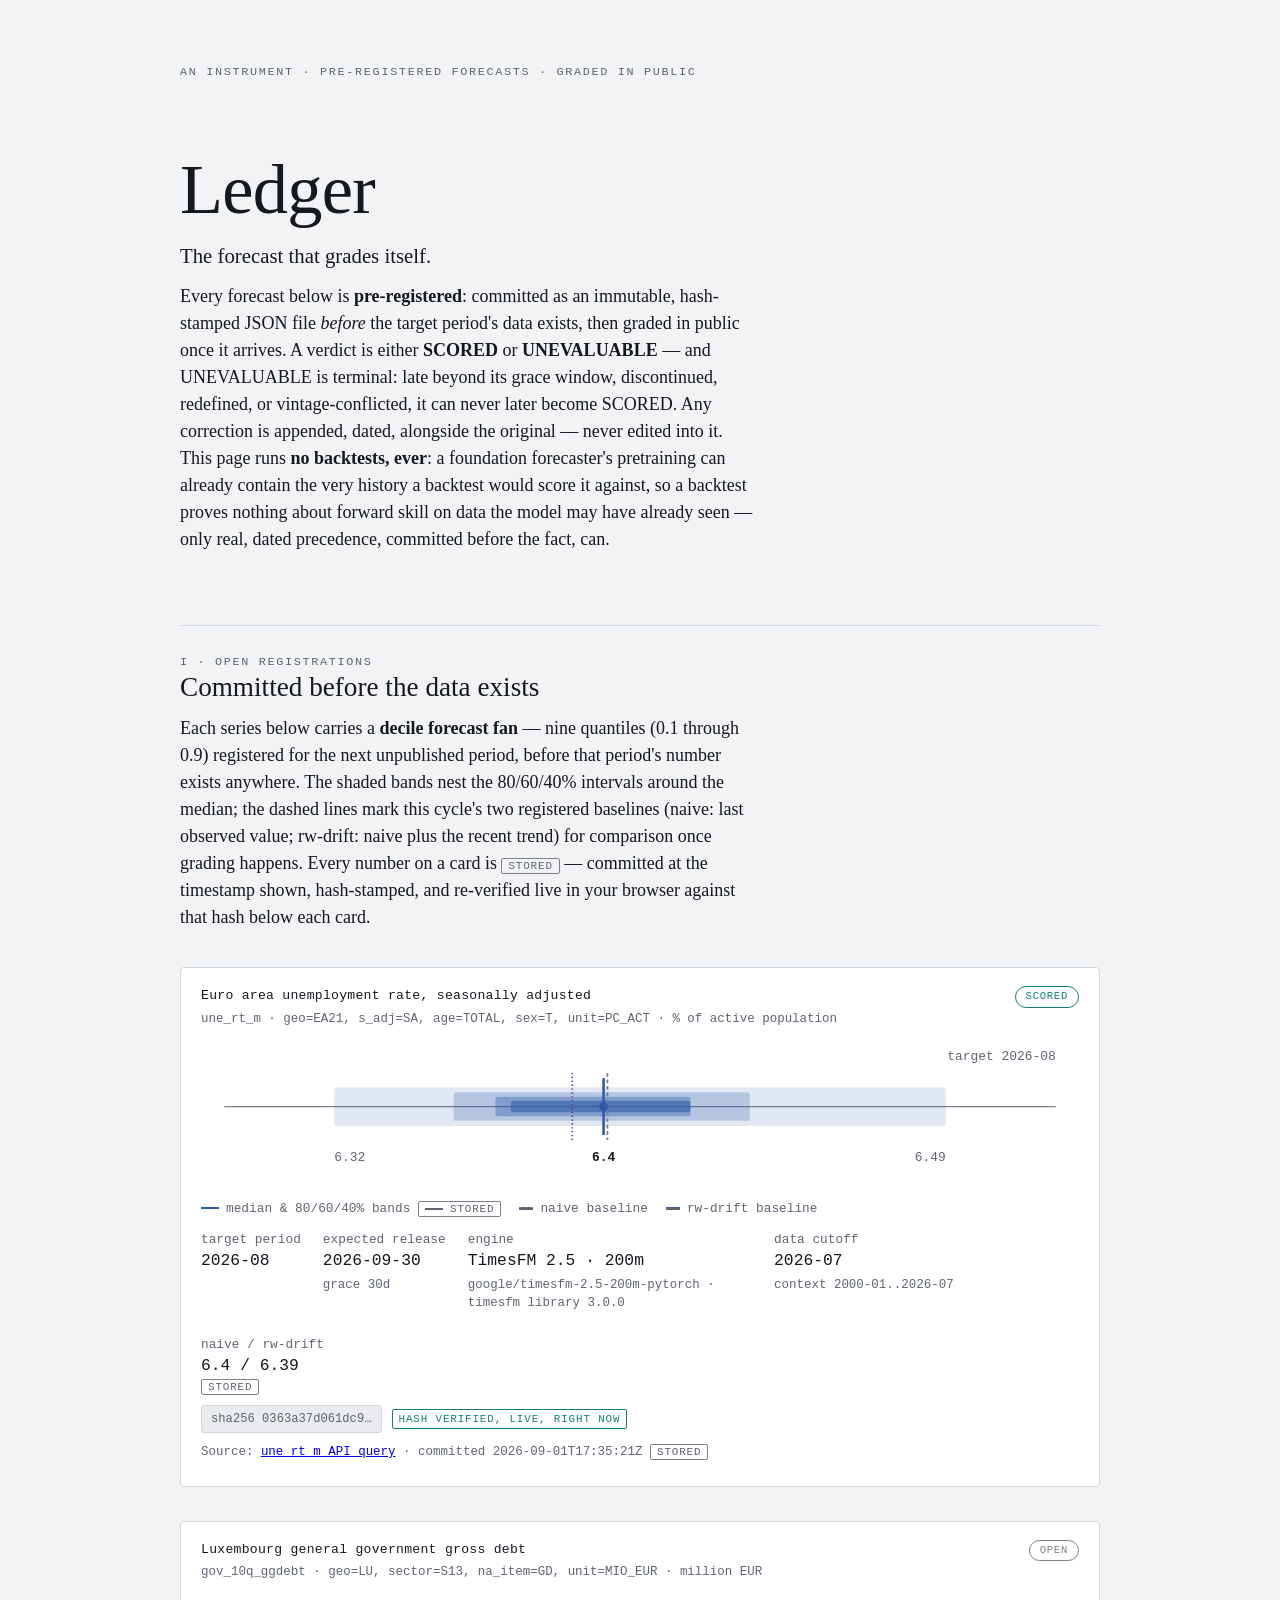
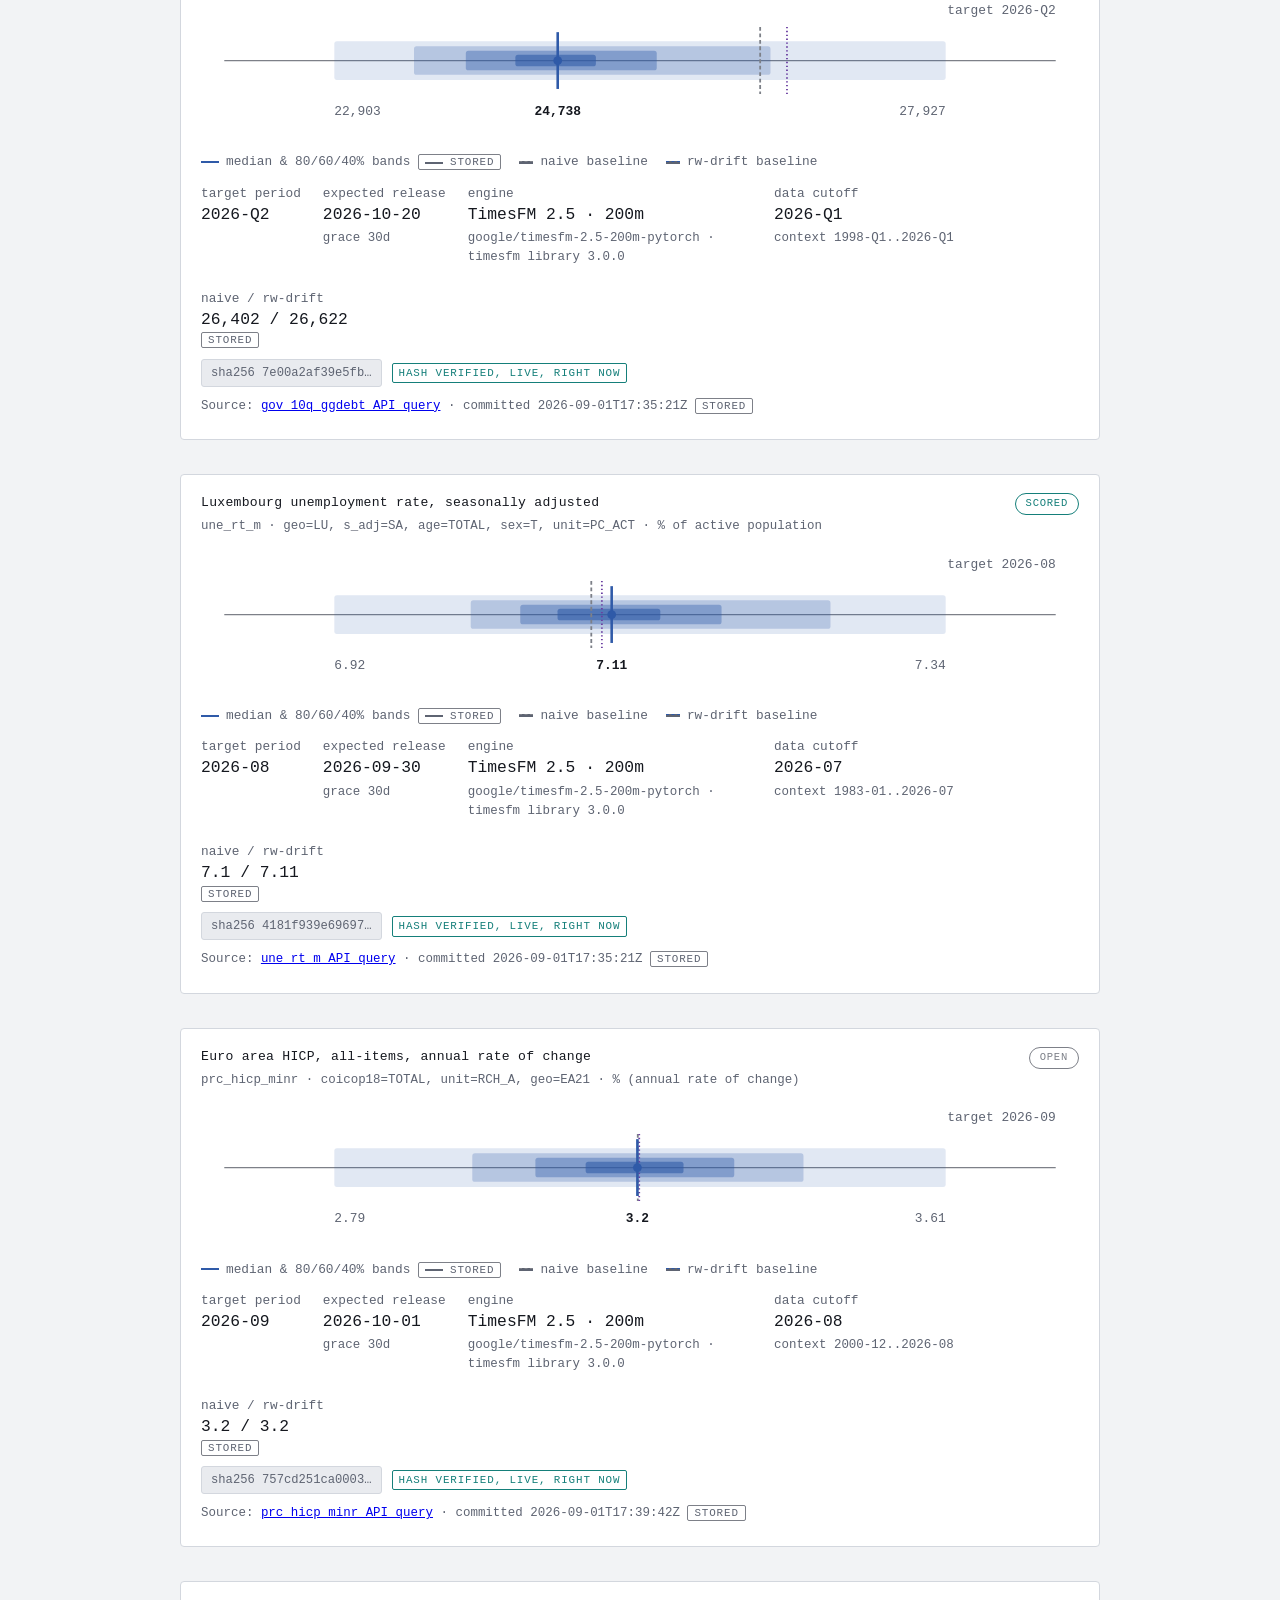
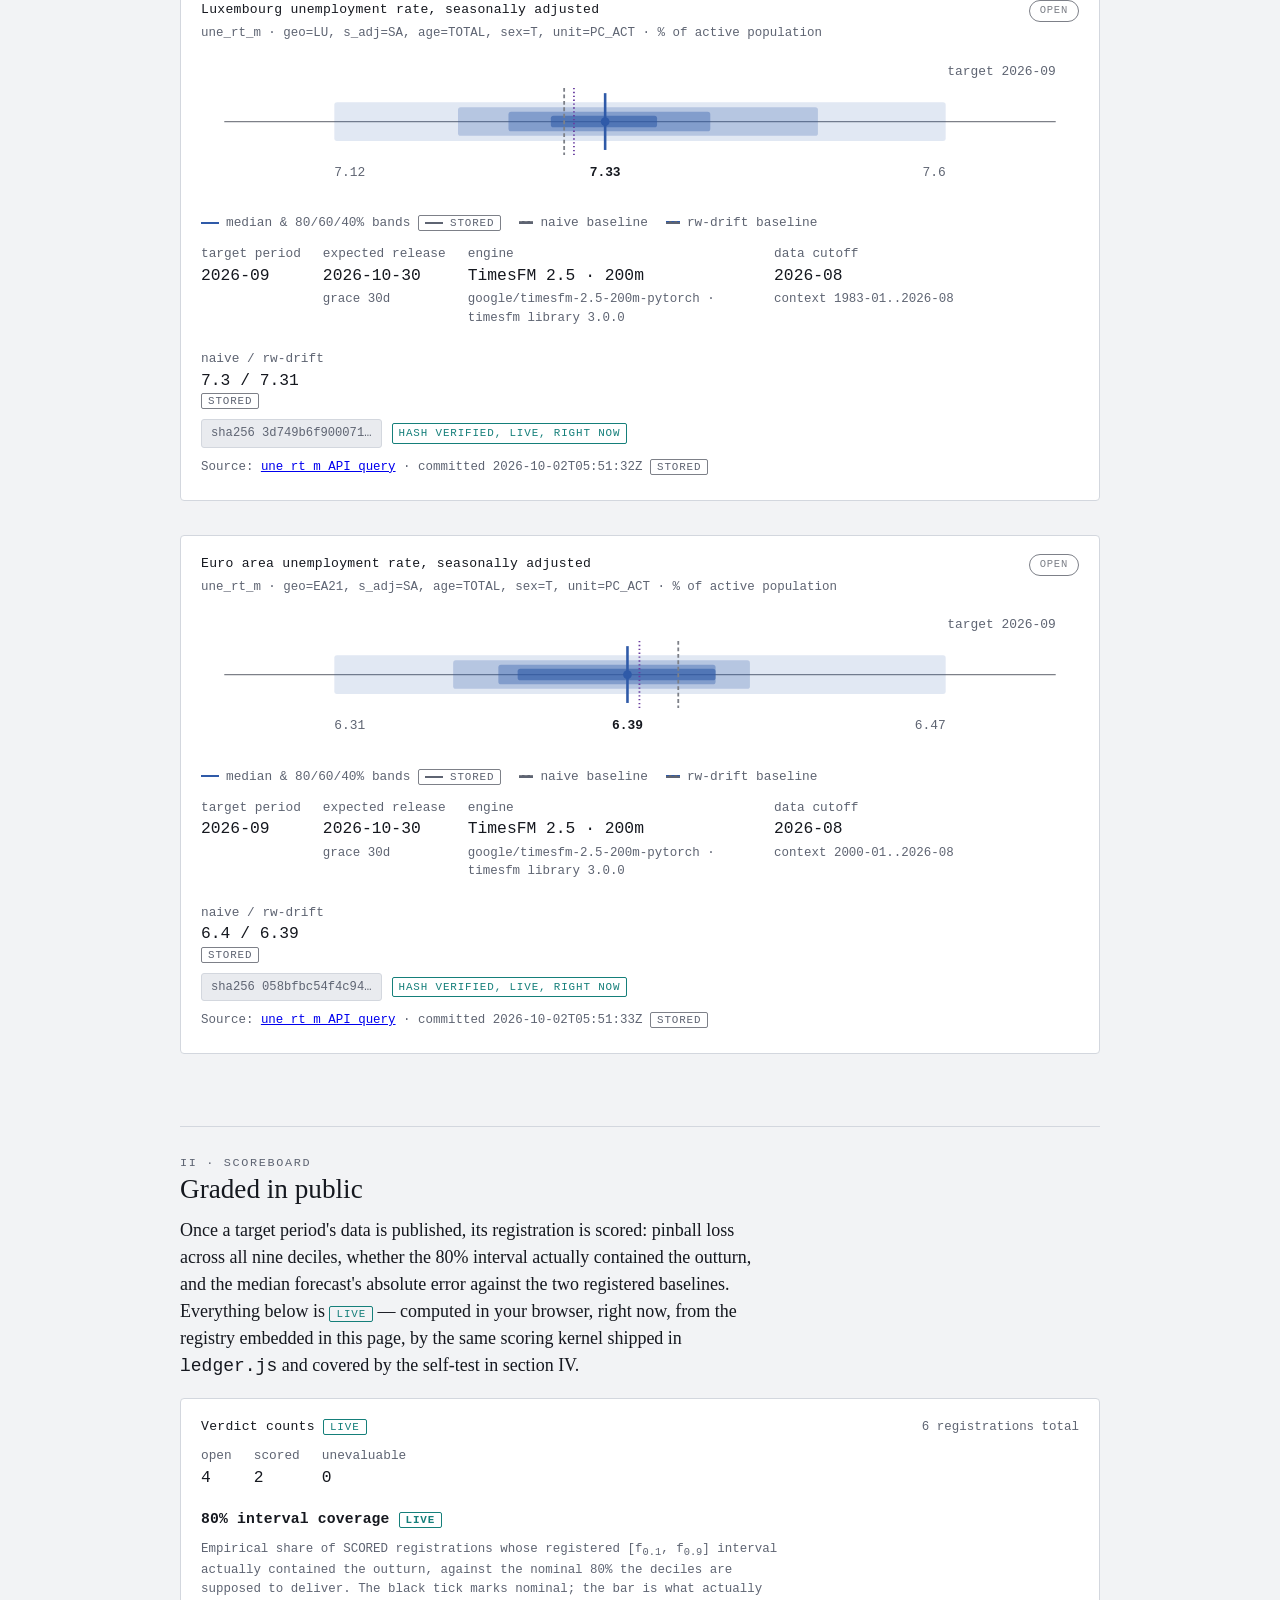
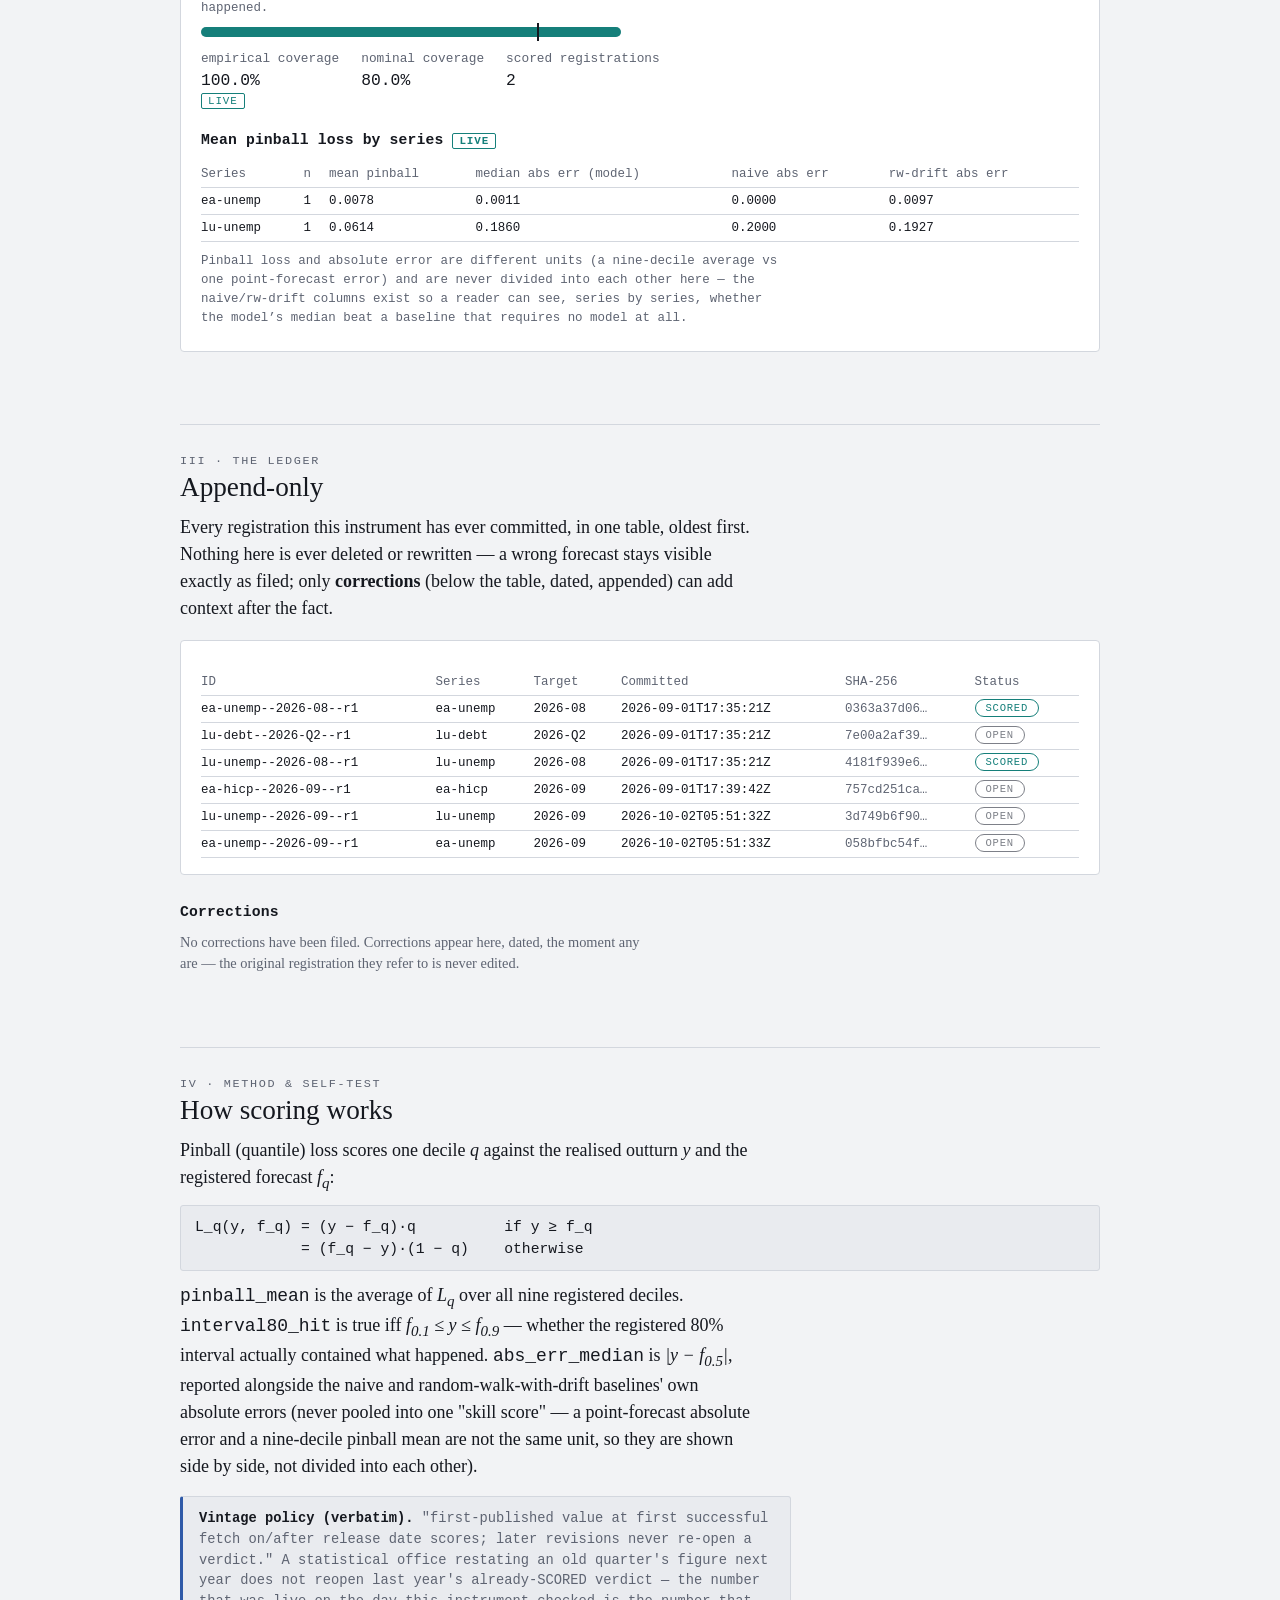
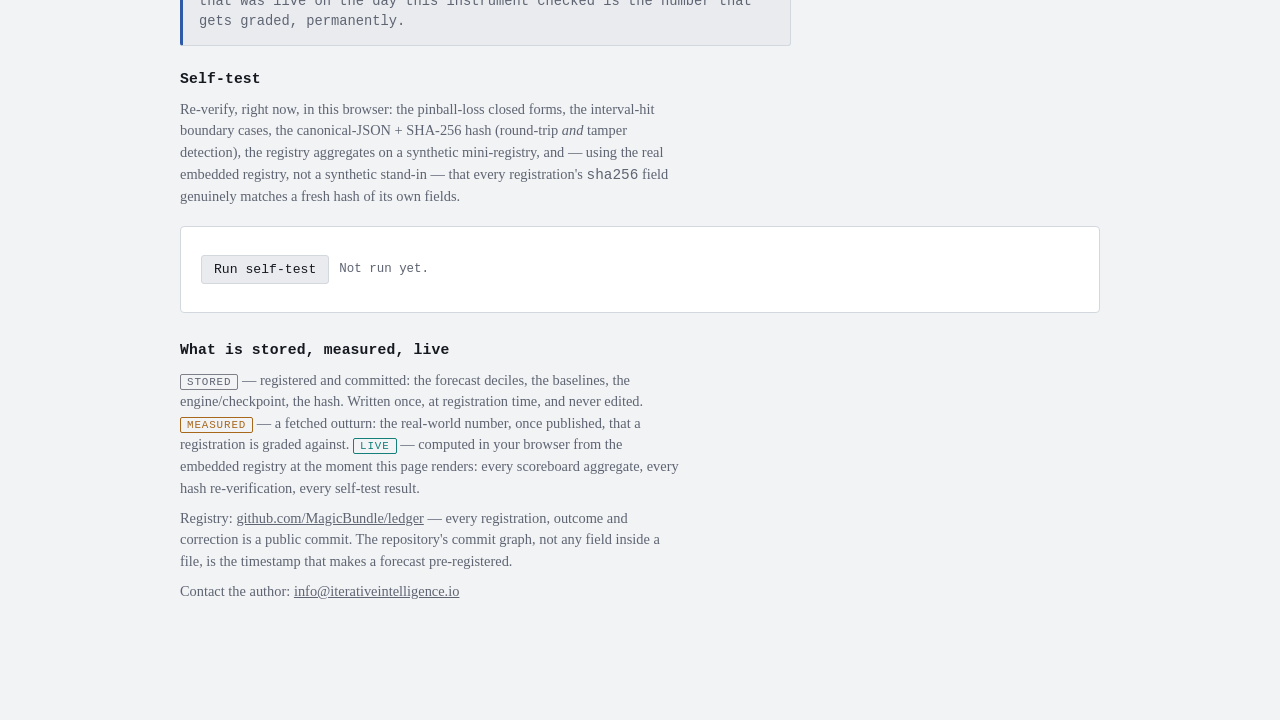
==== commit b5b9192c: "ledger: cycle 2026-10-02 — scored 2, registered 2" ====
--- a/index.html
+++ b/index.html
@@ -408,7 +408,7 @@
 
 <script id="registryData" type="application/json">
 {
-  "generated_utc": "2026-09-01T17:57:12Z",
+  "generated_utc": "2026-10-02T05:51:33Z",
   "registrations": [
     {
       "fcreg": "0.1",
@@ -524,6 +524,63 @@
     },
     {
       "fcreg": "0.1",
+      "id": "ea-unemp--2026-09--r1",
+      "series": {
+        "slug": "ea-unemp",
+        "title": "Euro area unemployment rate, seasonally adjusted",
+        "dataset": "une_rt_m",
+        "dims": {
+          "geo": "EA21",
+          "s_adj": "SA",
+          "age": "TOTAL",
+          "sex": "T",
+          "unit": "PC_ACT"
+        },
+        "unit": "% of active population",
+        "source_url": "https://ec.europa.eu/eurostat/api/dissemination/statistics/1.0/data/une_rt_m?age=TOTAL&format=JSON&geo=EA21&lang=EN&s_adj=SA&sex=T&unit=PC_ACT"
+      },
+      "target": {
+        "period": "2026-09",
+        "release": {
+          "expected": "2026-10-30",
+          "calendar_source": "assumption: Eurostat publishes the euro-area/member-state unemployment rate approximately 30 calendar days after the reference month ends (Eurostat's own background-note convention for the une_rt_m release). grace_days=30 absorbs calendar drift.",
+          "grace_days": 30
+        }
+      },
+      "vintage_policy": "first-published value at first successful fetch on/after release date scores; later revisions never re-open a verdict",
+      "engine": {
+        "name": "timesfm",
+        "version": "3.0.0",
+        "checkpoint": "google/timesfm-2.5-200m-pytorch",
+        "context_span": "2000-01..2026-08",
+        "data_cutoff": "2026-08"
+      },
+      "forecast": {
+        "deciles": {
+          "0.1": 6.313893795013428,
+          "0.2": 6.343652725219727,
+          "0.3": 6.3549652099609375,
+          "0.4": 6.359793186187744,
+          "0.5": 6.387281894683838,
+          "0.6": 6.409340858459473,
+          "0.7": 6.409340858459473,
+          "0.8": 6.417936325073242,
+          "0.9": 6.466948509216309
+        }
+      },
+      "baselines": {
+        "naive": {
+          "point": 6.4
+        },
+        "rw_drift": {
+          "point": 6.390282131661443
+        }
+      },
+      "created_utc": "2026-10-02T05:51:33Z",
+      "sha256": "058bfbc54f4c940ebb1922d1d76a3e28f039fd94464f0ee704921960ac387ec8"
+    },
+    {
+      "fcreg": "0.1",
       "id": "lu-debt--2026-Q2--r1",
       "series": {
         "slug": "lu-debt",
@@ -634,19 +691,138 @@
       },
       "created_utc": "2026-09-01T17:35:21Z",
       "sha256": "4181f939e696972e127676e29f1d4f95845c44e7eeccb760329e51fb38fe4d93"
+    },
+    {
+      "fcreg": "0.1",
+      "id": "lu-unemp--2026-09--r1",
+      "series": {
+        "slug": "lu-unemp",
+        "title": "Luxembourg unemployment rate, seasonally adjusted",
+        "dataset": "une_rt_m",
+        "dims": {
+          "geo": "LU",
+          "s_adj": "SA",
+          "age": "TOTAL",
+          "sex": "T",
+          "unit": "PC_ACT"
+        },
+        "unit": "% of active population",
+        "source_url": "https://ec.europa.eu/eurostat/api/dissemination/statistics/1.0/data/une_rt_m?age=TOTAL&format=JSON&geo=LU&lang=EN&s_adj=SA&sex=T&unit=PC_ACT"
+      },
+      "target": {
+        "period": "2026-09",
+        "release": {
+          "expected": "2026-10-30",
+          "calendar_source": "assumption: Eurostat publishes the euro-area/member-state unemployment rate approximately 30 calendar days after the reference month ends (Eurostat's own background-note convention for the une_rt_m release). grace_days=30 absorbs calendar drift.",
+          "grace_days": 30
+        }
+      },
+      "vintage_policy": "first-published value at first successful fetch on/after release date scores; later revisions never re-open a verdict",
+      "engine": {
+        "name": "timesfm",
+        "version": "3.0.0",
+        "checkpoint": "google/timesfm-2.5-200m-pytorch",
+        "context_span": "1983-01..2026-08",
+        "data_cutoff": "2026-08"
+      },
+      "forecast": {
+        "deciles": {
+          "0.1": 7.120569229125977,
+          "0.2": 7.217135906219482,
+          "0.3": 7.256524085998535,
+          "0.4": 7.289628982543945,
+          "0.5": 7.332001686096191,
+          "0.6": 7.372535228729248,
+          "0.7": 7.41406774520874,
+          "0.8": 7.498126029968262,
+          "0.9": 7.59786319732666
+        }
+      },
+      "baselines": {
+        "naive": {
+          "point": 7.3
+        },
+        "rw_drift": {
+          "point": 7.307648183556405
+        }
+      },
+      "created_utc": "2026-10-02T05:51:32Z",
+      "sha256": "3d749b6f900071de1a3a1f2ab493d19fc1b5702ce6372c4d56555c1f6607ae41"
     }
   ],
-  "outcomes": [],
+  "outcomes": [
+    {
+      "id": "ea-unemp--2026-08--r1",
+      "verdict": "SCORED",
+      "reason": null,
+      "outturn": {
+        "value": 6.4,
+        "fetched_utc": "2026-10-02T05:51:28Z",
+        "vintage_note": "first-published value at first successful fetch on/after release date"
+      },
+      "metrics": {
+        "pinball_mean": 0.007787201139662021,
+        "pinball_by_decile": {
+          "0.1": 0.007575979232788122,
+          "0.2": 0.008531837463378978,
+          "0.3": 0.009321184158325302,
+          "0.4": 0.010722503662109518,
+          "0.5": 0.0005316257476808417,
+          "0.6": 0.009189453124999858,
+          "0.7": 0.006922702789306535,
+          "0.8": 0.007905120849609303,
+          "0.9": 0.009384403228759728
+        },
+        "interval80_hit": true,
+        "abs_err_median": 0.0010632514953616834,
+        "naive_abs_err": 0,
+        "rw_drift_abs_err": 0.009748427672955806
+      },
+      "scored_utc": "2026-10-02T05:51:28Z"
+    },
+    {
+      "id": "lu-unemp--2026-08--r1",
+      "verdict": "SCORED",
+      "reason": null,
+      "outturn": {
+        "value": 7.3,
+        "fetched_utc": "2026-10-02T05:51:28Z",
+        "vintage_note": "first-published value at first successful fetch on/after release date"
+      },
+      "metrics": {
+        "pinball_mean": 0.06142568588256828,
+        "pinball_by_decile": {
+          "0.1": 0.037663440704345685,
+          "0.2": 0.056569919586181606,
+          "0.3": 0.07464374542236323,
+          "0.4": 0.08927852630615228,
+          "0.5": 0.09299292564392081,
+          "0.6": 0.0915325927734374,
+          "0.7": 0.07732172966003405,
+          "0.8": 0.028468170166015484,
+          "0.9": 0.004360122680664079
+        },
+        "interval80_hit": true,
+        "abs_err_median": 0.18598585128784162,
+        "naive_abs_err": 0.20000000000000018,
+        "rw_drift_abs_err": 0.19272030651340977
+      },
+      "scored_utc": "2026-10-02T05:51:28Z"
+    }
+  ],
   "corrections": [],
   "stats": {
     "n_open": 4,
-    "n_scored": 0,
+    "n_scored": 2,
     "n_unevaluable": 0,
     "coverage80": {
-      "empirical": null,
+      "empirical": 1,
       "nominal": 0.8
     },
-    "mean_pinball_by_series": {}
+    "mean_pinball_by_series": {
+      "ea-unemp": 0.007787201139662021,
+      "lu-unemp": 0.06142568588256828
+    }
   }
 }
 </script>
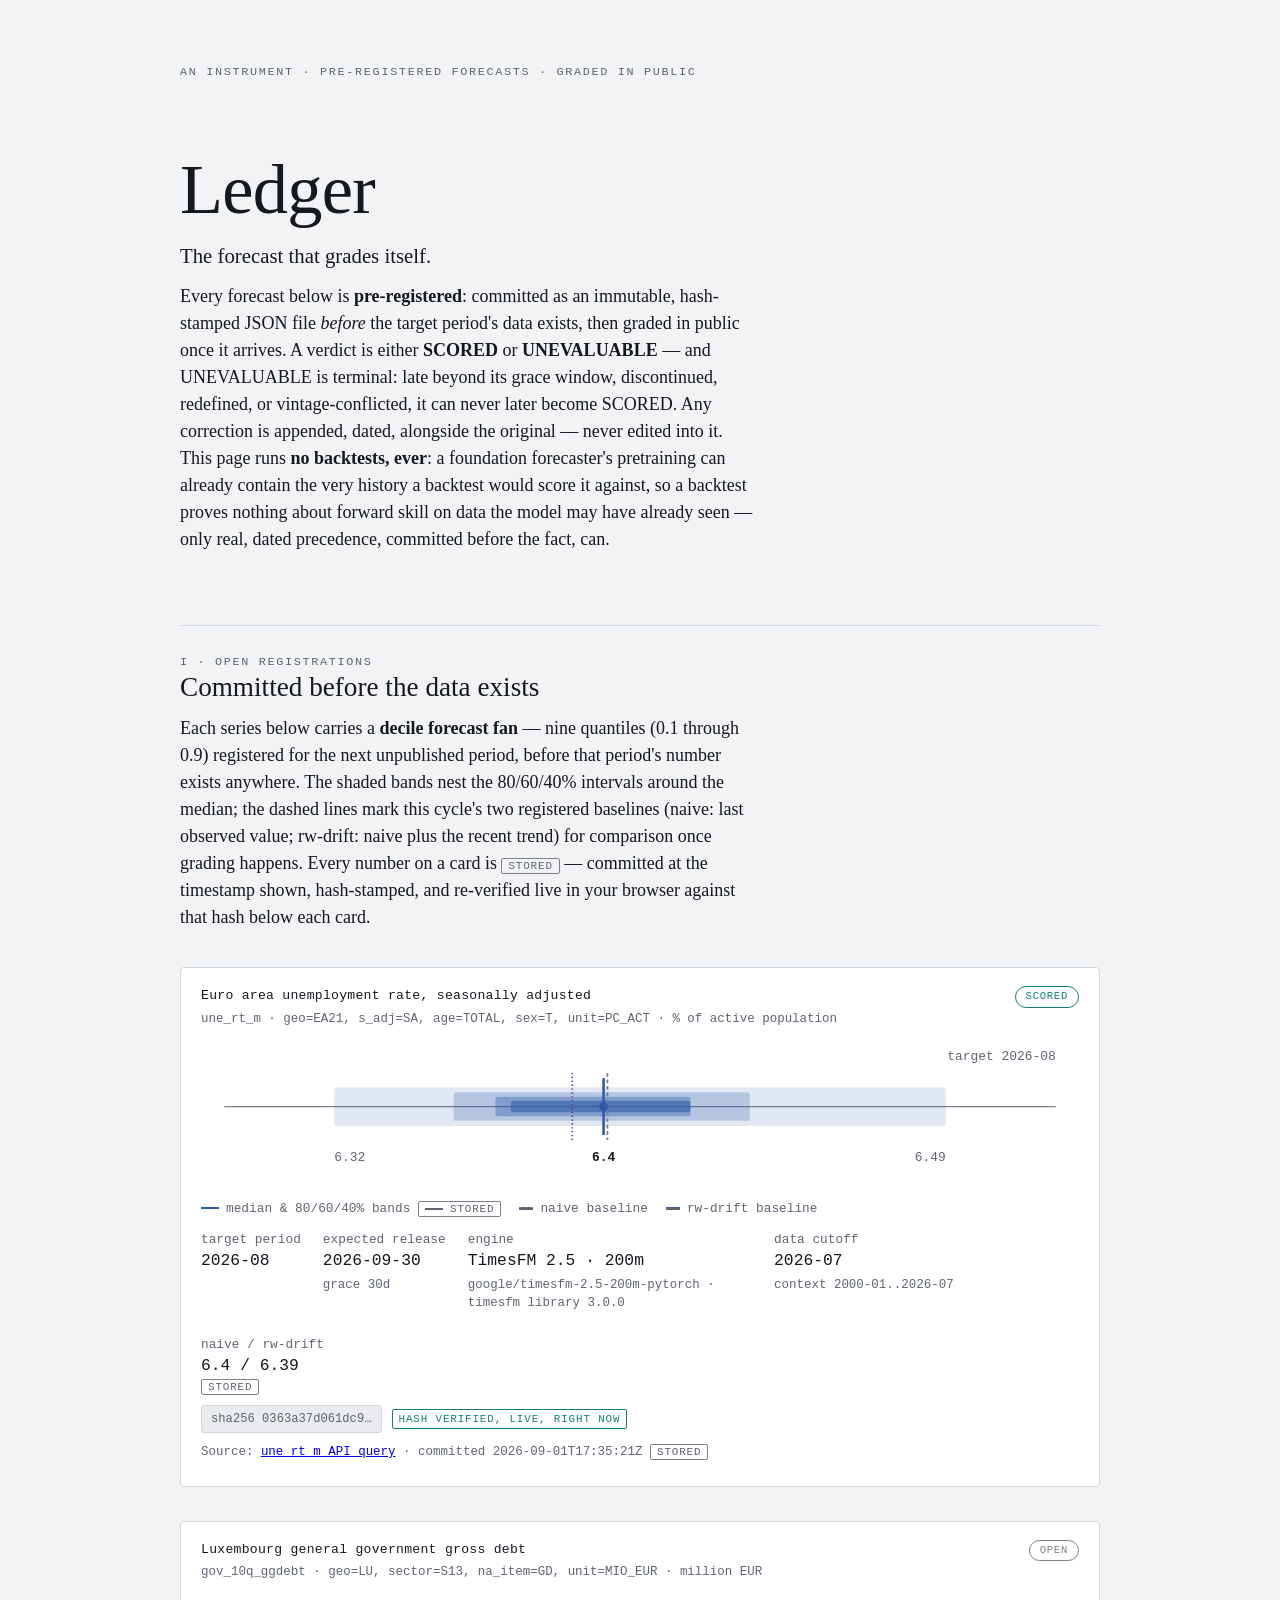
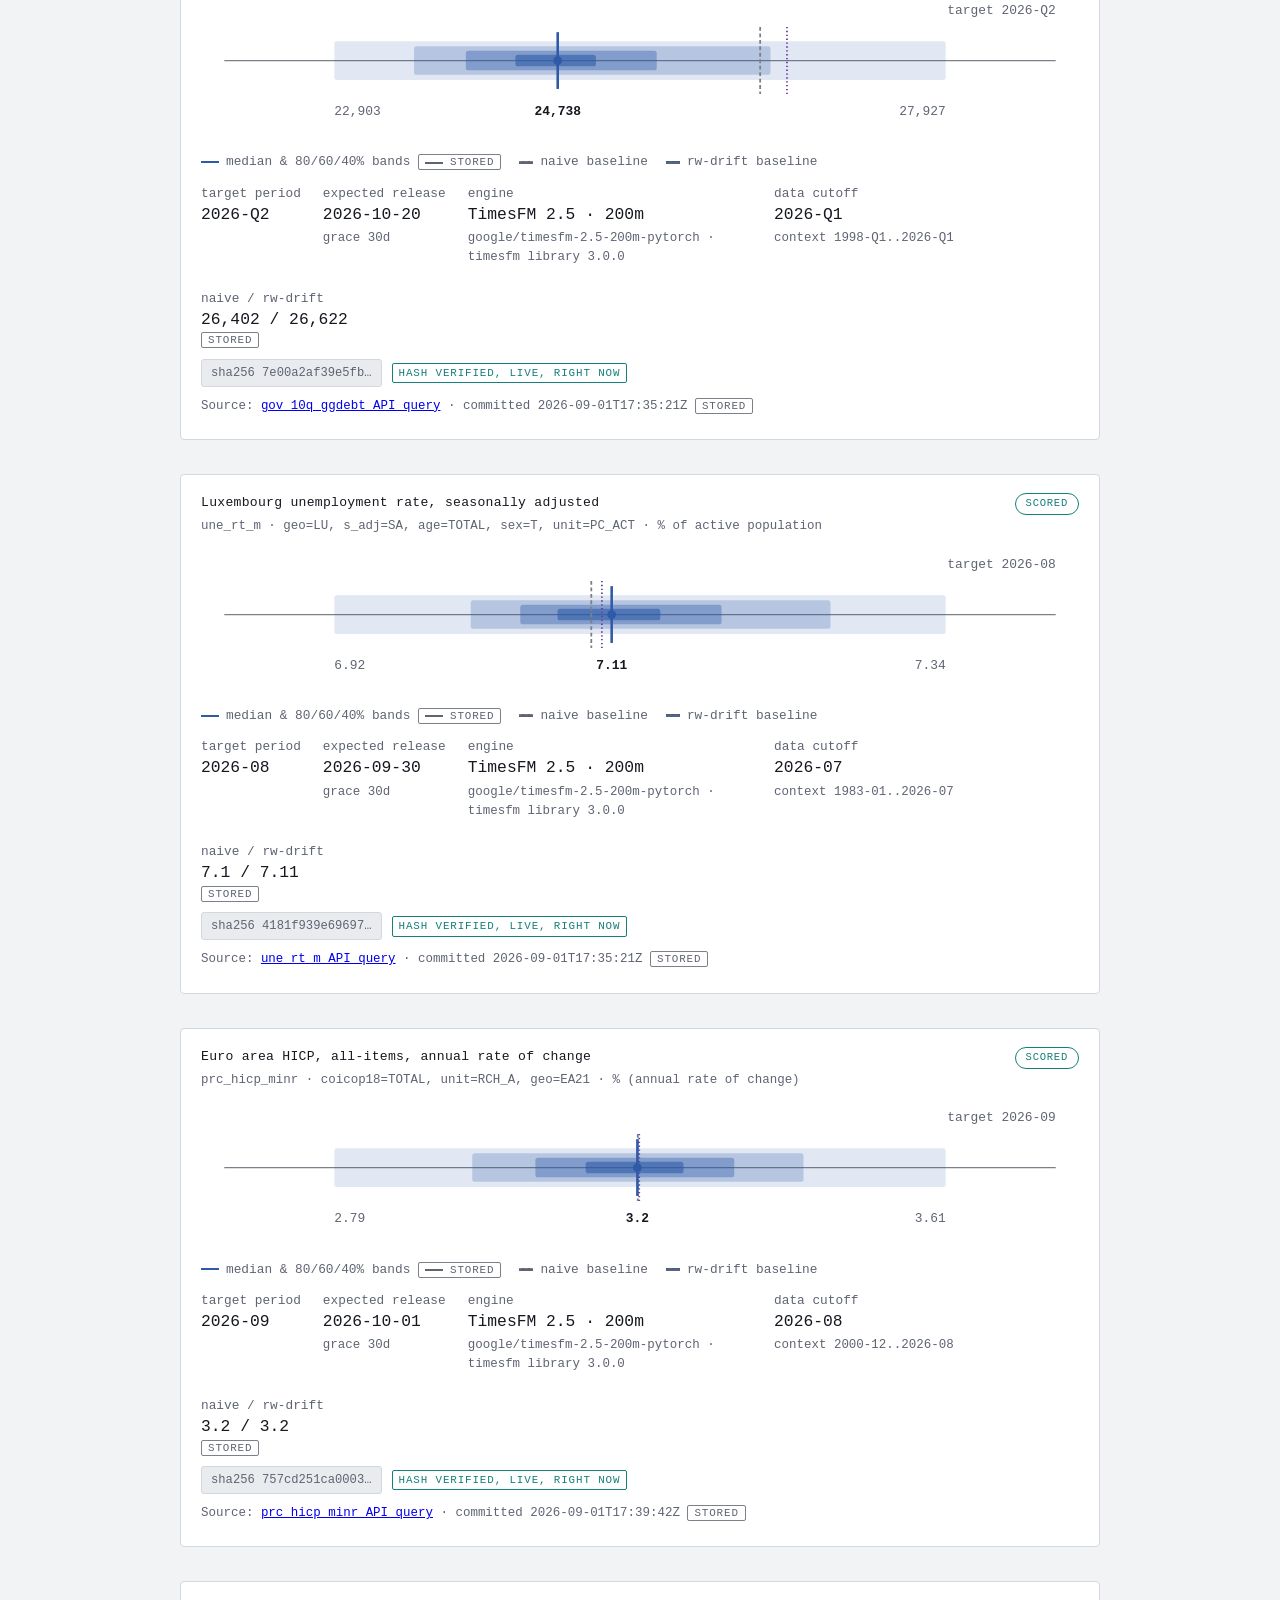
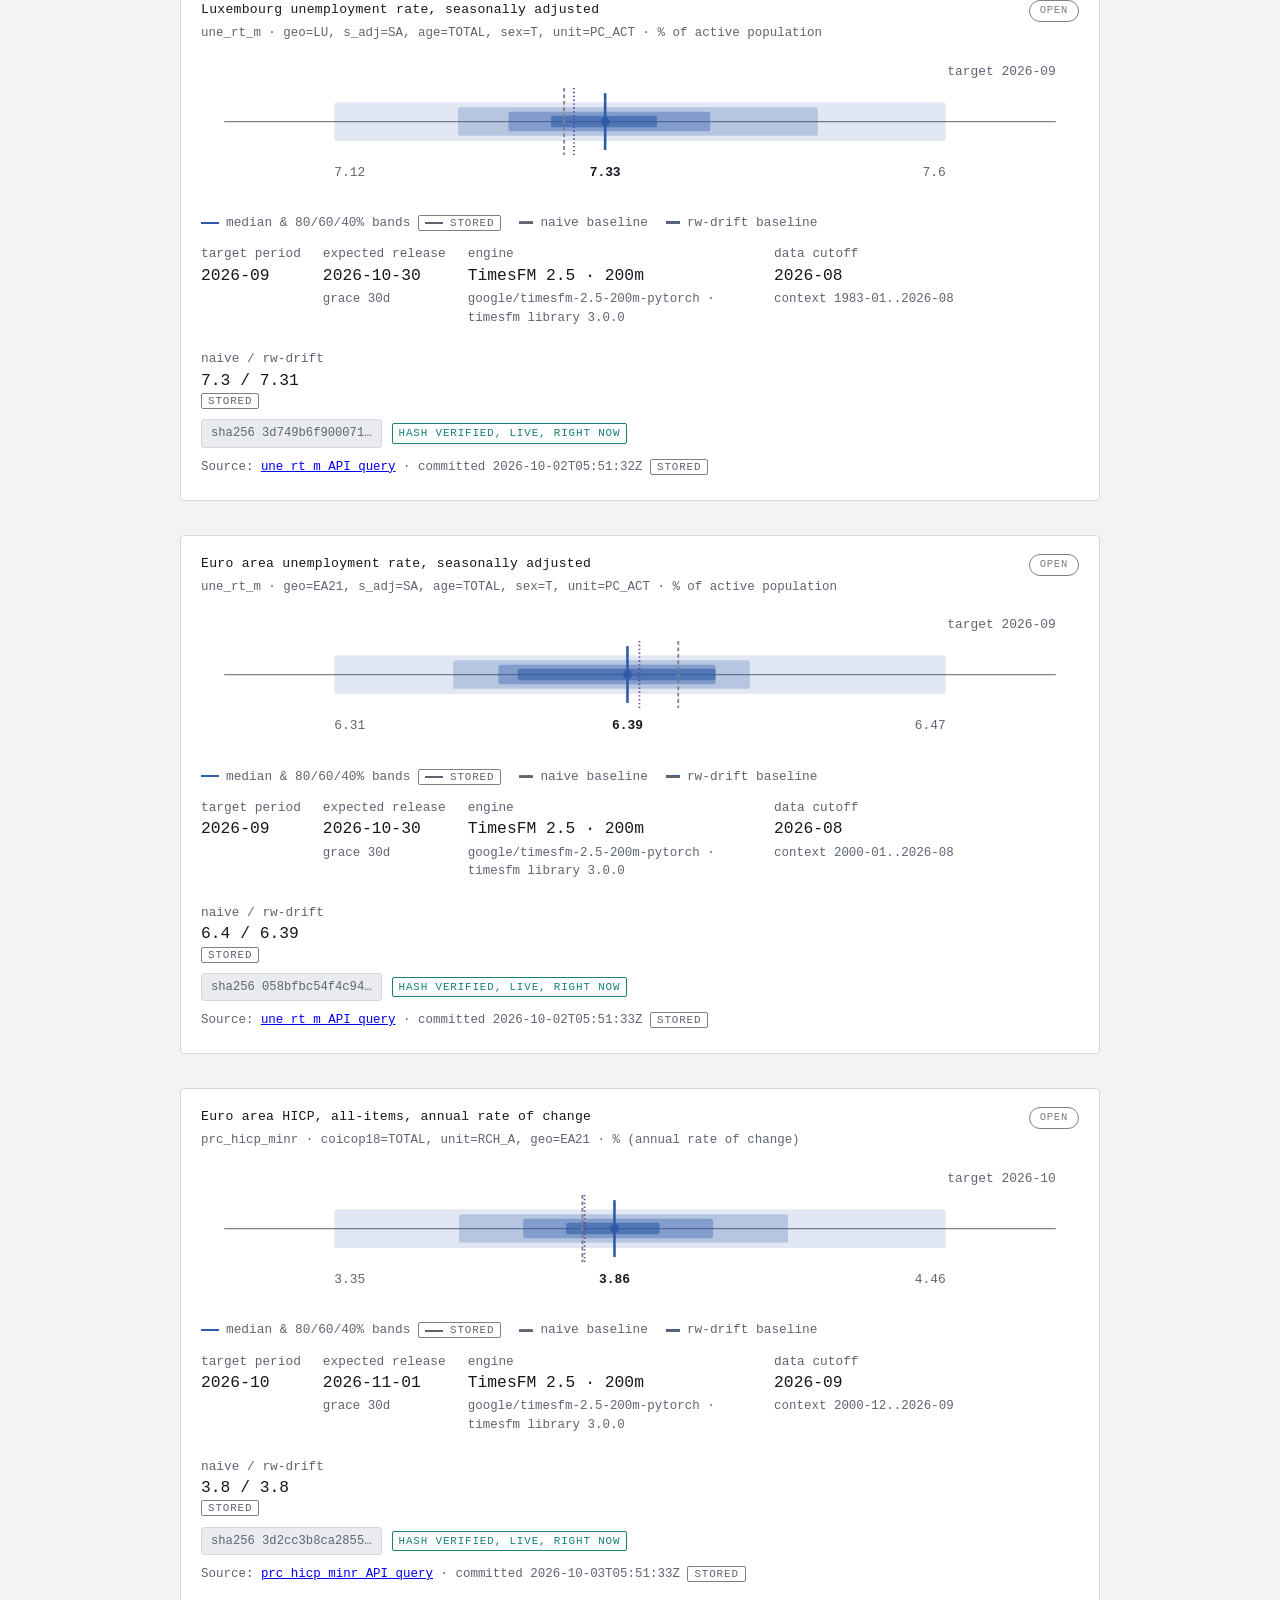
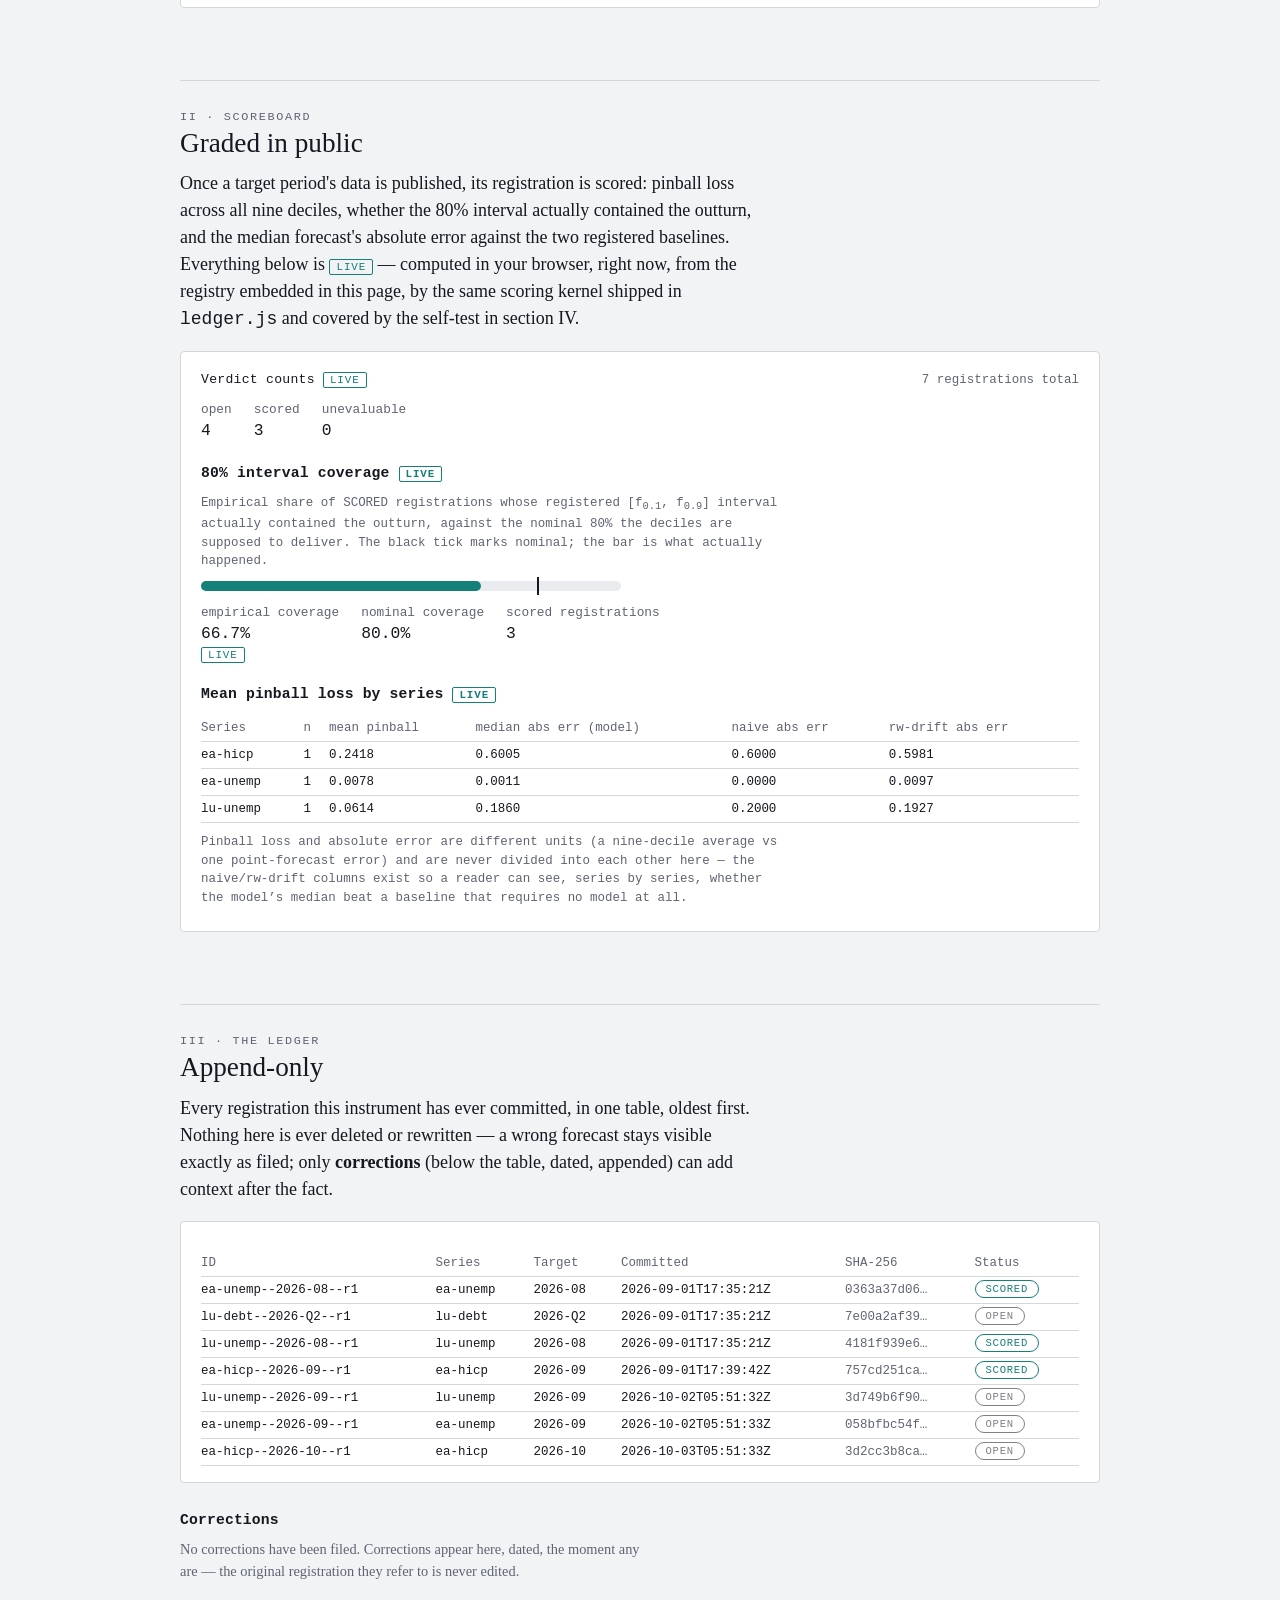
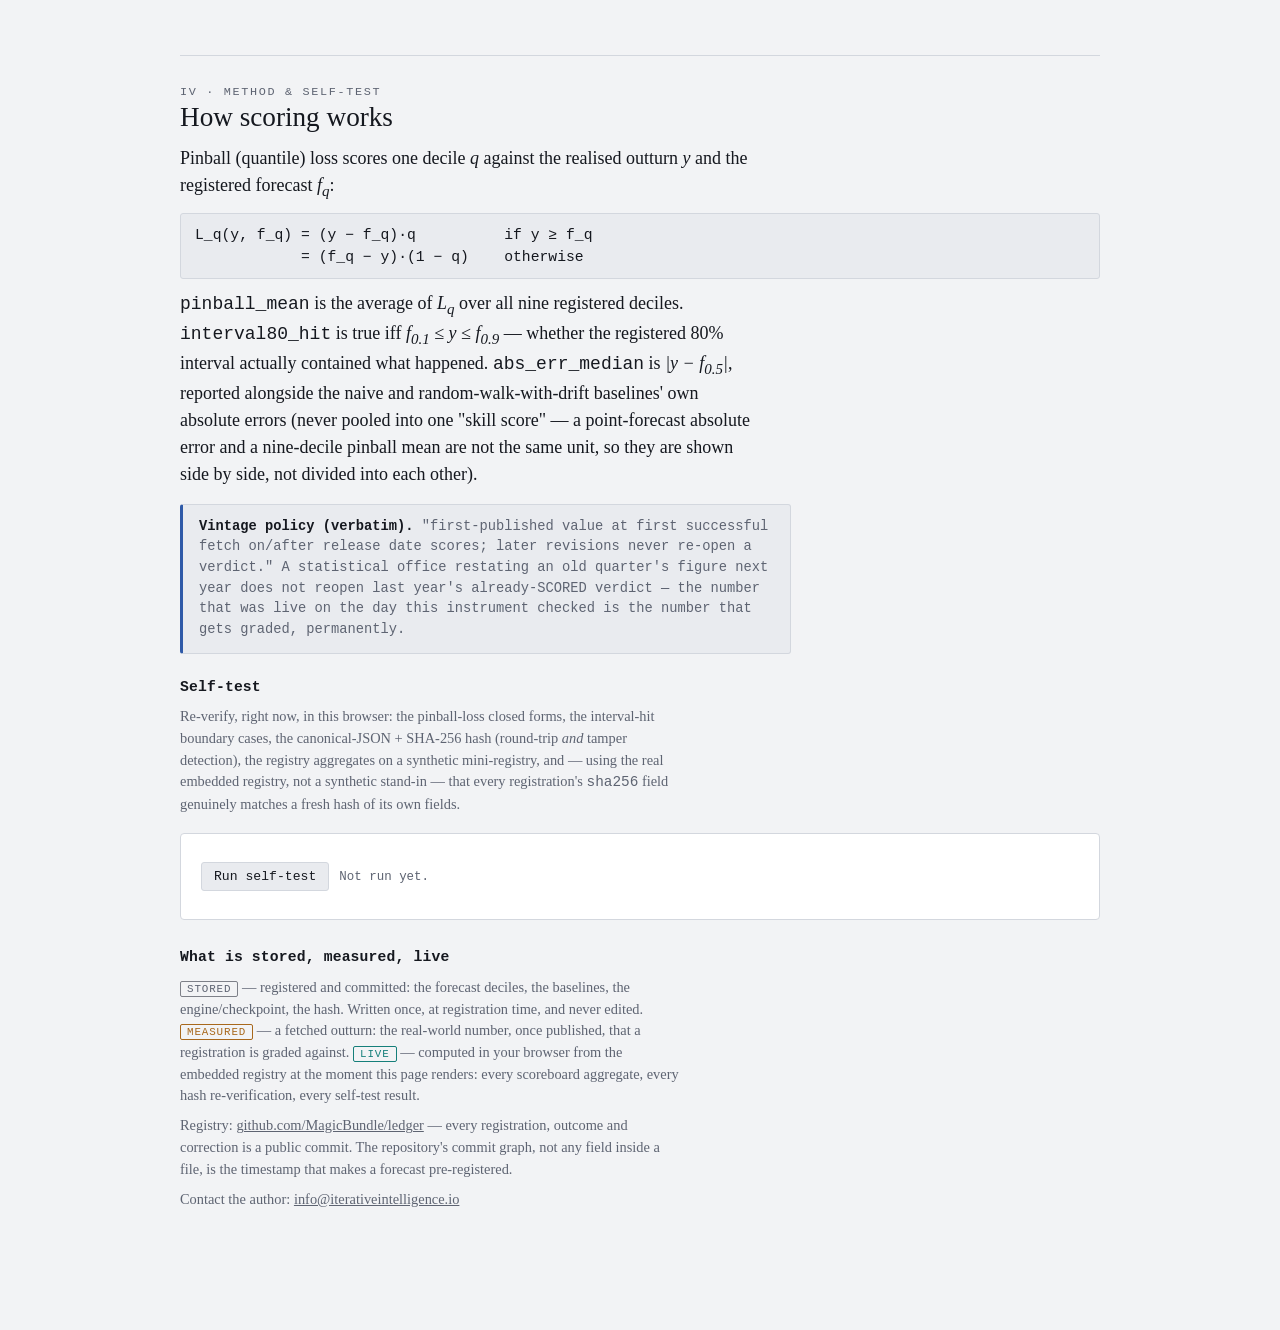
==== commit 70381dec: "ledger: cycle 2026-10-03 — scored 1, registered 1" ====
--- a/index.html
+++ b/index.html
@@ -408,7 +408,7 @@
 
 <script id="registryData" type="application/json">
 {
-  "generated_utc": "2026-10-02T05:51:33Z",
+  "generated_utc": "2026-10-03T05:51:34Z",
   "registrations": [
     {
       "fcreg": "0.1",
@@ -464,6 +464,61 @@
       },
       "created_utc": "2026-09-01T17:39:42Z",
       "sha256": "757cd251ca0003bf2c2c170c561b655767694263b0df8bb21fadc5ceaedc09cb"
+    },
+    {
+      "fcreg": "0.1",
+      "id": "ea-hicp--2026-10--r1",
+      "series": {
+        "slug": "ea-hicp",
+        "title": "Euro area HICP, all-items, annual rate of change",
+        "dataset": "prc_hicp_minr",
+        "dims": {
+          "coicop18": "TOTAL",
+          "unit": "RCH_A",
+          "geo": "EA21"
+        },
+        "unit": "% (annual rate of change)",
+        "source_url": "https://ec.europa.eu/eurostat/api/dissemination/statistics/1.0/data/prc_hicp_minr?coicop18=TOTAL&format=JSON&geo=EA21&lang=EN&unit=RCH_A"
+      },
+      "target": {
+        "period": "2026-10",
+        "release": {
+          "expected": "2026-11-01",
+          "calendar_source": "assumption: Eurostat's prc_hicp_minr HICP table posts a reference month's all-items annual rate on/around the first calendar day of the following month — empirically verified on 2026-09-01, when the 2026-08 value was already present in a fresh fetch. grace_days=30 absorbs calendar drift (weekends, holidays, revisions to the release calendar).",
+          "grace_days": 30
+        }
+      },
+      "vintage_policy": "first-published value at first successful fetch on/after release date scores; later revisions never re-open a verdict",
+      "engine": {
+        "name": "timesfm",
+        "version": "3.0.0",
+        "checkpoint": "google/timesfm-2.5-200m-pytorch",
+        "context_span": "2000-12..2026-09",
+        "data_cutoff": "2026-09"
+      },
+      "forecast": {
+        "deciles": {
+          "0.1": 3.3494224548339844,
+          "0.2": 3.5759520530700684,
+          "0.3": 3.6923794746398926,
+          "0.4": 3.7704501152038574,
+          "0.5": 3.858283519744873,
+          "0.6": 3.940312623977661,
+          "0.7": 4.037412166595459,
+          "0.8": 4.173543930053711,
+          "0.9": 4.459901809692383
+        }
+      },
+      "baselines": {
+        "naive": {
+          "point": 3.8
+        },
+        "rw_drift": {
+          "point": 3.803883495145631
+        }
+      },
+      "created_utc": "2026-10-03T05:51:33Z",
+      "sha256": "3d2cc3b8ca28554ffdc59108a4b3dde72151ed16aac844a120d2c00db35a8ade"
     },
     {
       "fcreg": "0.1",
@@ -752,6 +807,35 @@
   ],
   "outcomes": [
     {
+      "id": "ea-hicp--2026-09--r1",
+      "verdict": "SCORED",
+      "reason": null,
+      "outturn": {
+        "value": 3.8,
+        "fetched_utc": "2026-10-03T05:51:31Z",
+        "vintage_note": "first-published value at first successful fetch on/after release date"
+      },
+      "metrics": {
+        "pinball_mean": 0.24181540012359606,
+        "pinball_by_decile": {
+          "0.1": 0.10080419063568113,
+          "0.2": 0.16450172424316403,
+          "0.3": 0.2212947034835815,
+          "0.4": 0.2680236053466796,
+          "0.5": 0.3002552032470702,
+          "0.6": 0.32309105873107896,
+          "0.7": 0.32921200752258284,
+          "0.8": 0.3017712020874022,
+          "0.9": 0.16738490581512436
+        },
+        "interval80_hit": false,
+        "abs_err_median": 0.6005104064941404,
+        "naive_abs_err": 0.5999999999999996,
+        "rw_drift_abs_err": 0.5980519480519475
+      },
+      "scored_utc": "2026-10-03T05:51:31Z"
+    },
+    {
       "id": "ea-unemp--2026-08--r1",
       "verdict": "SCORED",
       "reason": null,
@@ -813,13 +897,14 @@
   "corrections": [],
   "stats": {
     "n_open": 4,
-    "n_scored": 2,
+    "n_scored": 3,
     "n_unevaluable": 0,
     "coverage80": {
-      "empirical": 1,
+      "empirical": 0.6666666666666666,
       "nominal": 0.8
     },
     "mean_pinball_by_series": {
+      "ea-hicp": 0.24181540012359606,
       "ea-unemp": 0.007787201139662021,
       "lu-unemp": 0.06142568588256828
     }
